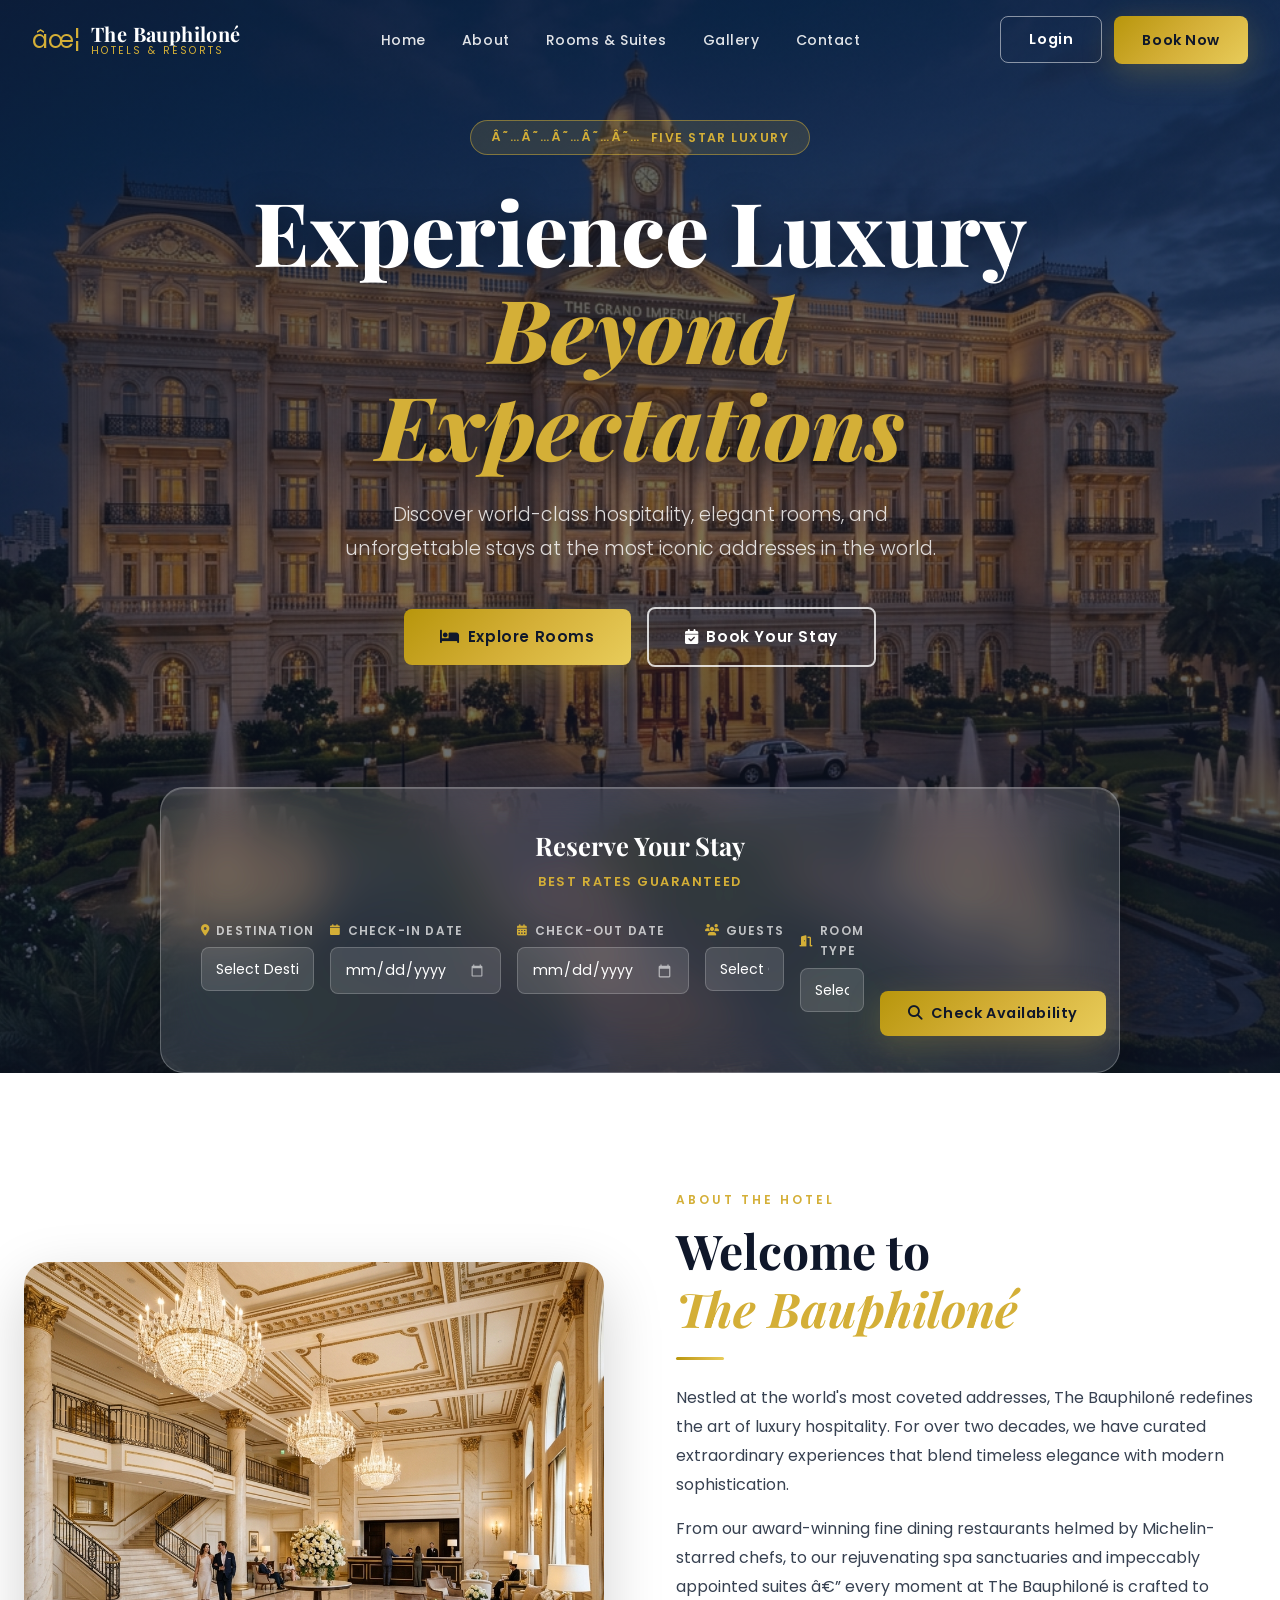
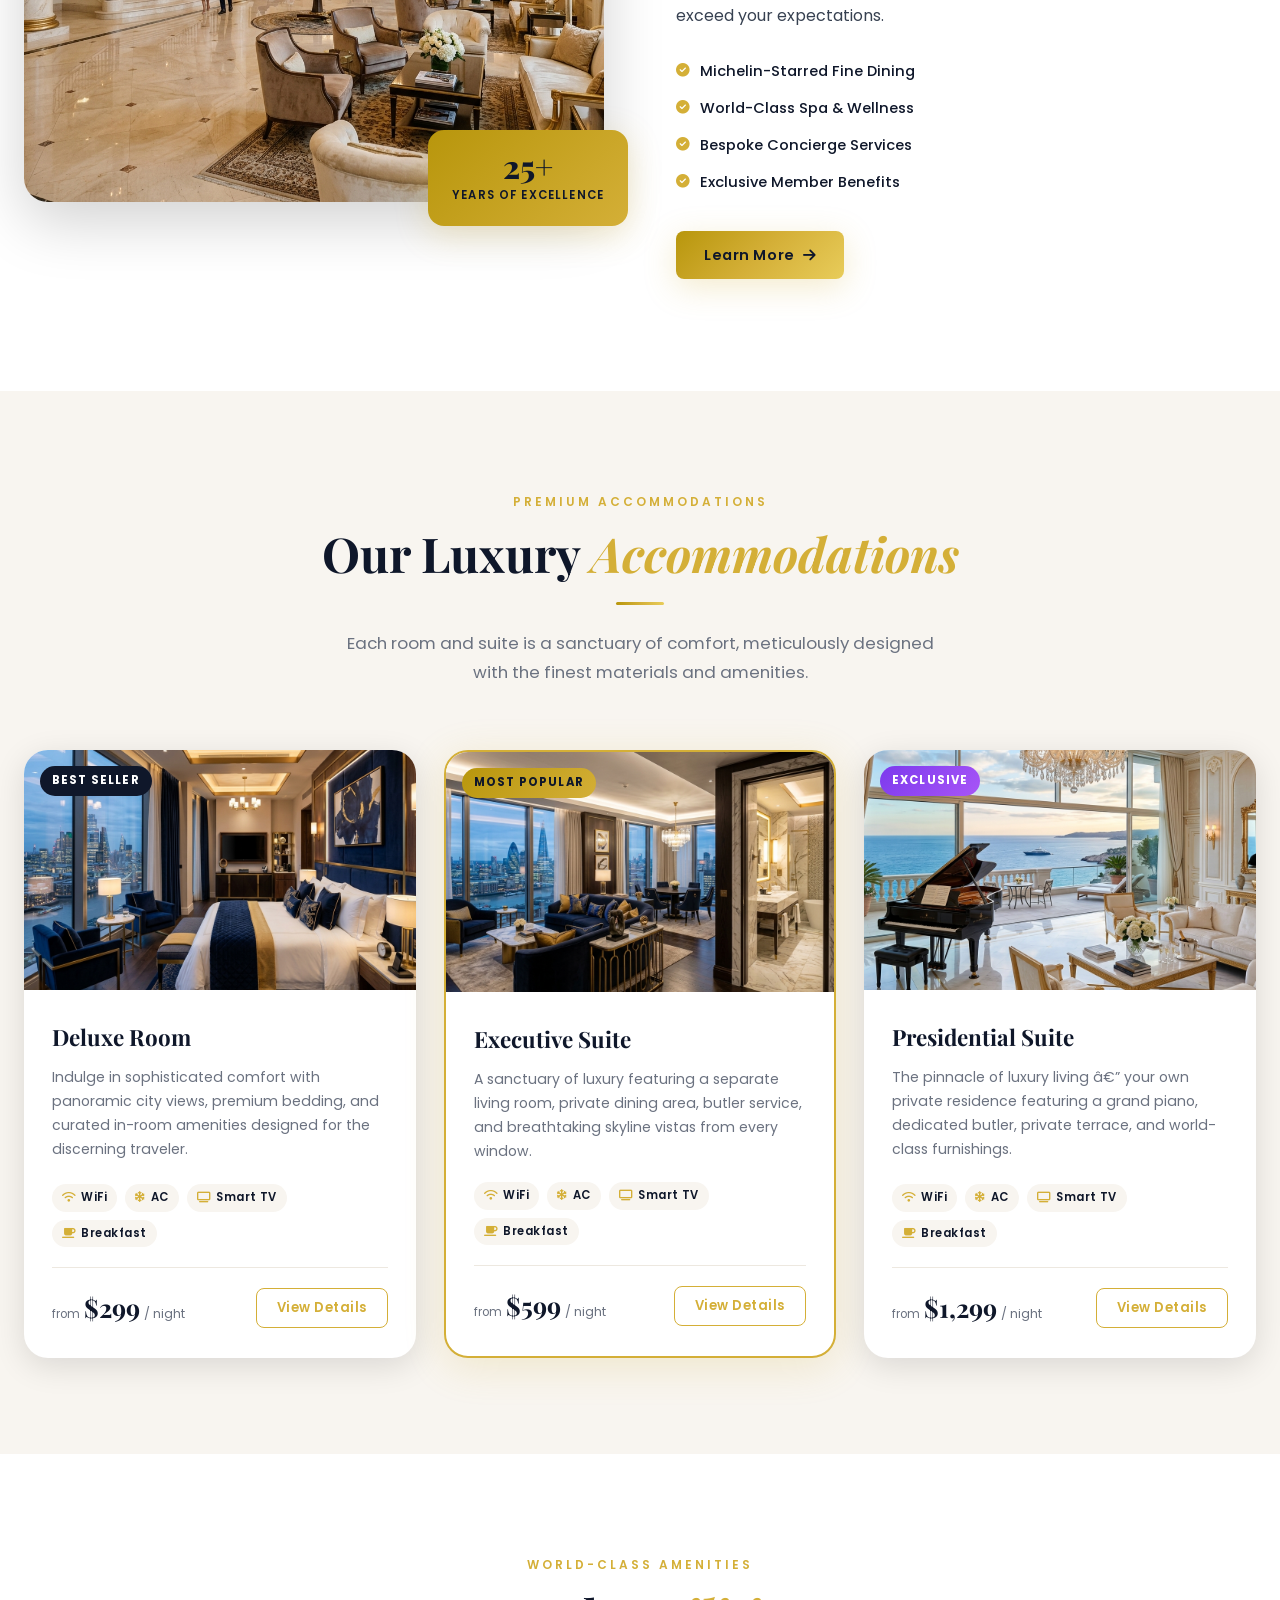
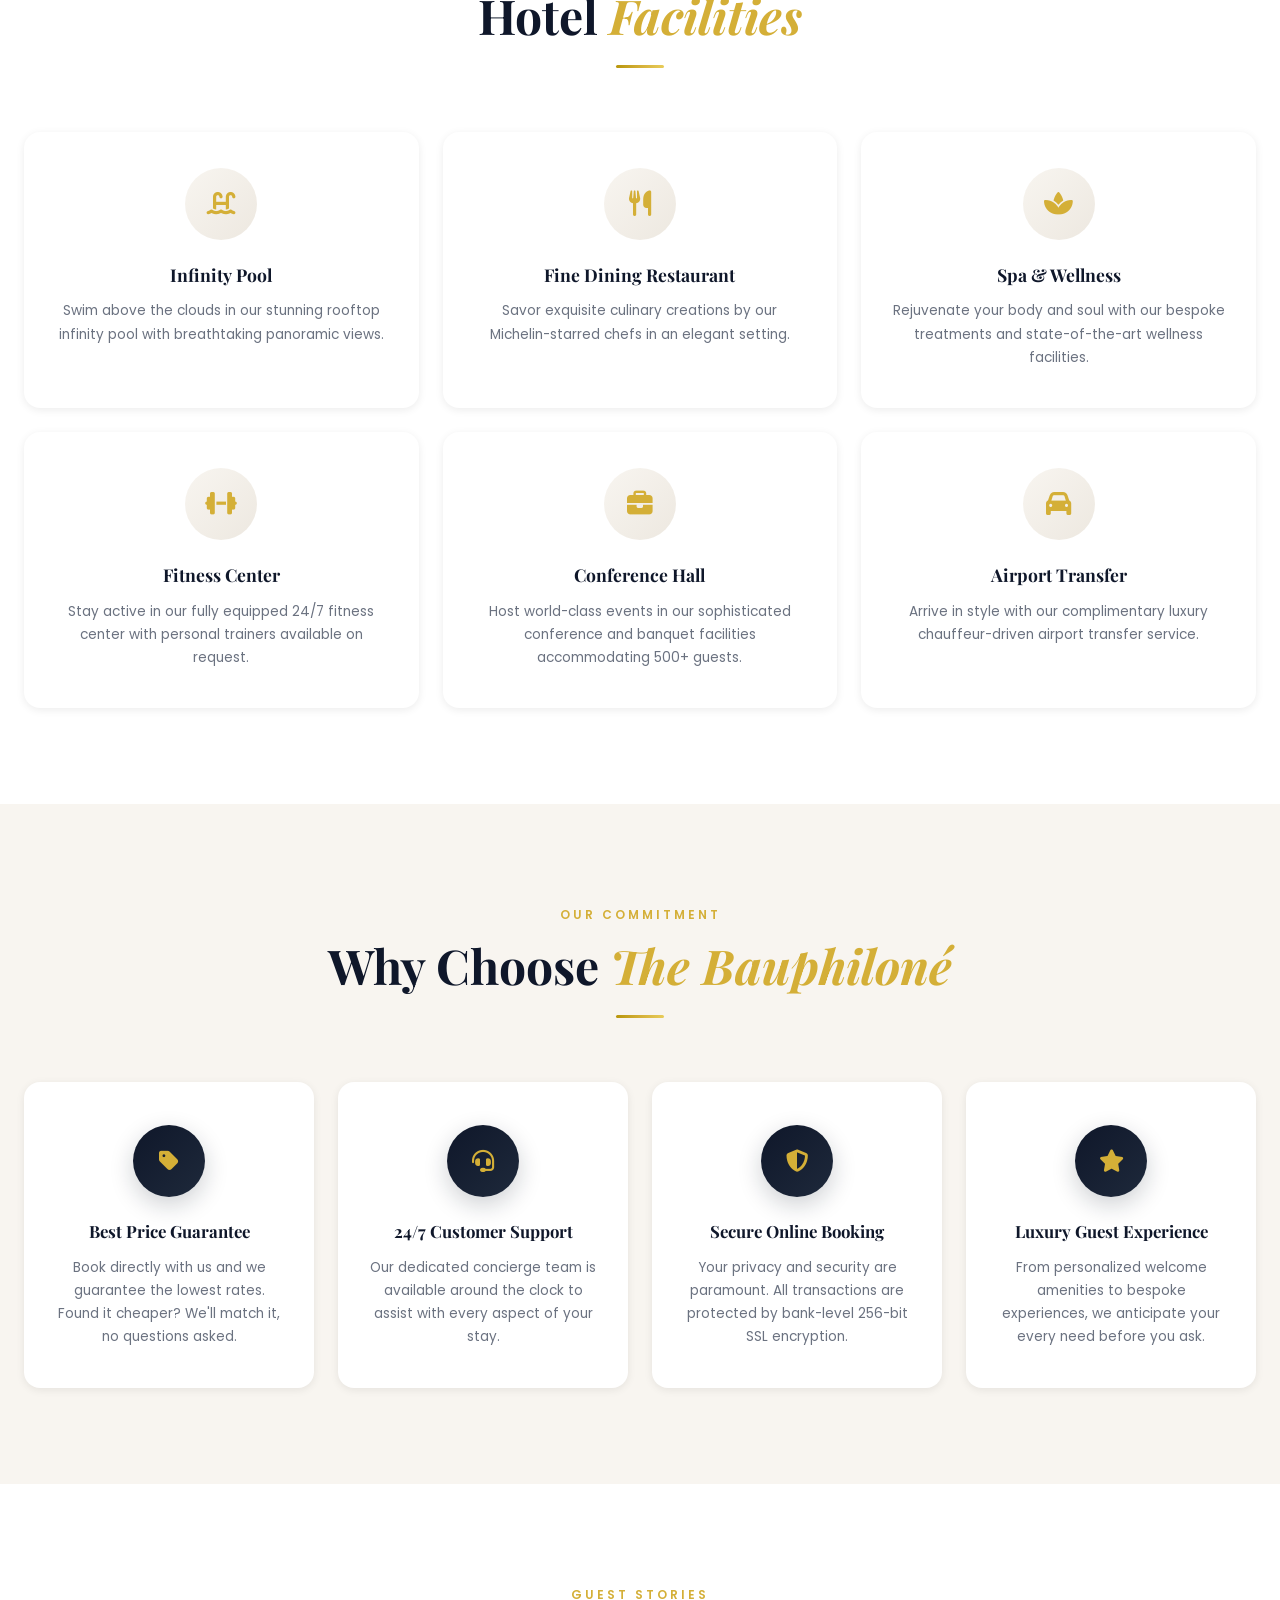
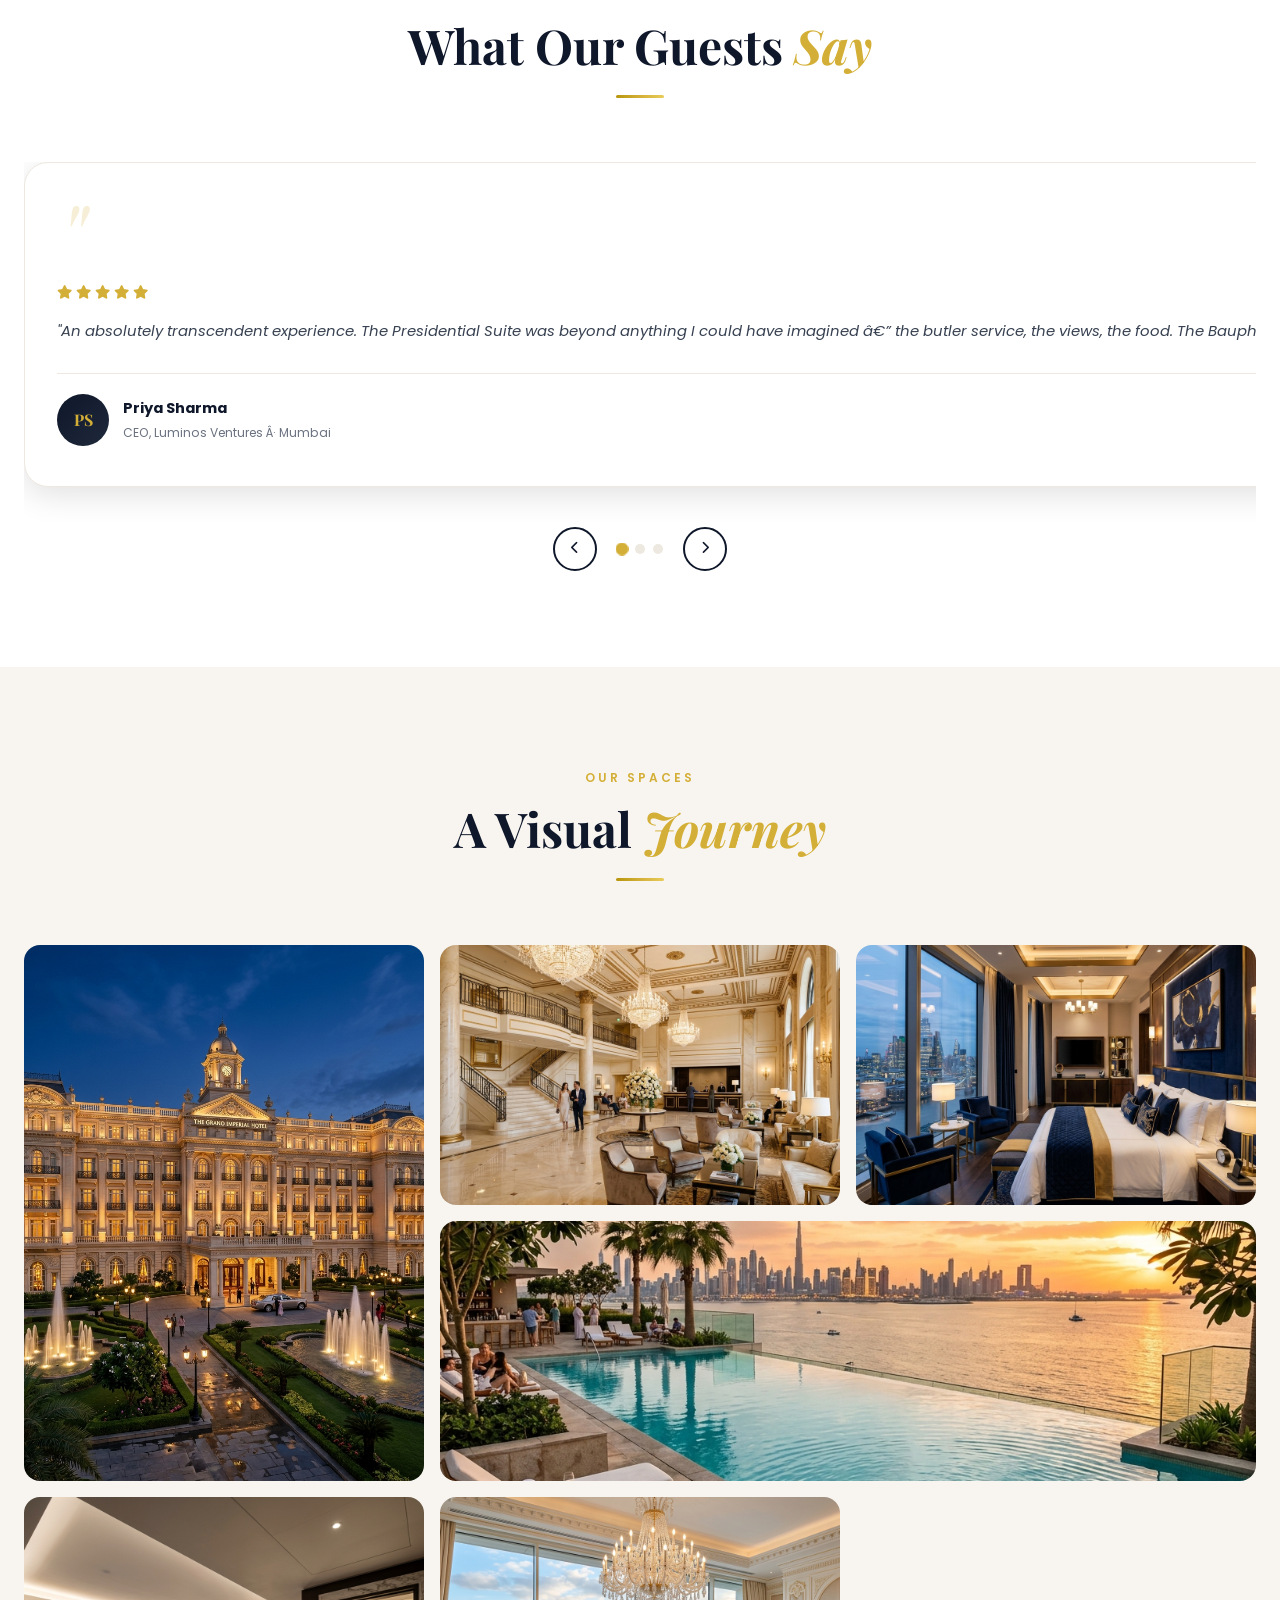
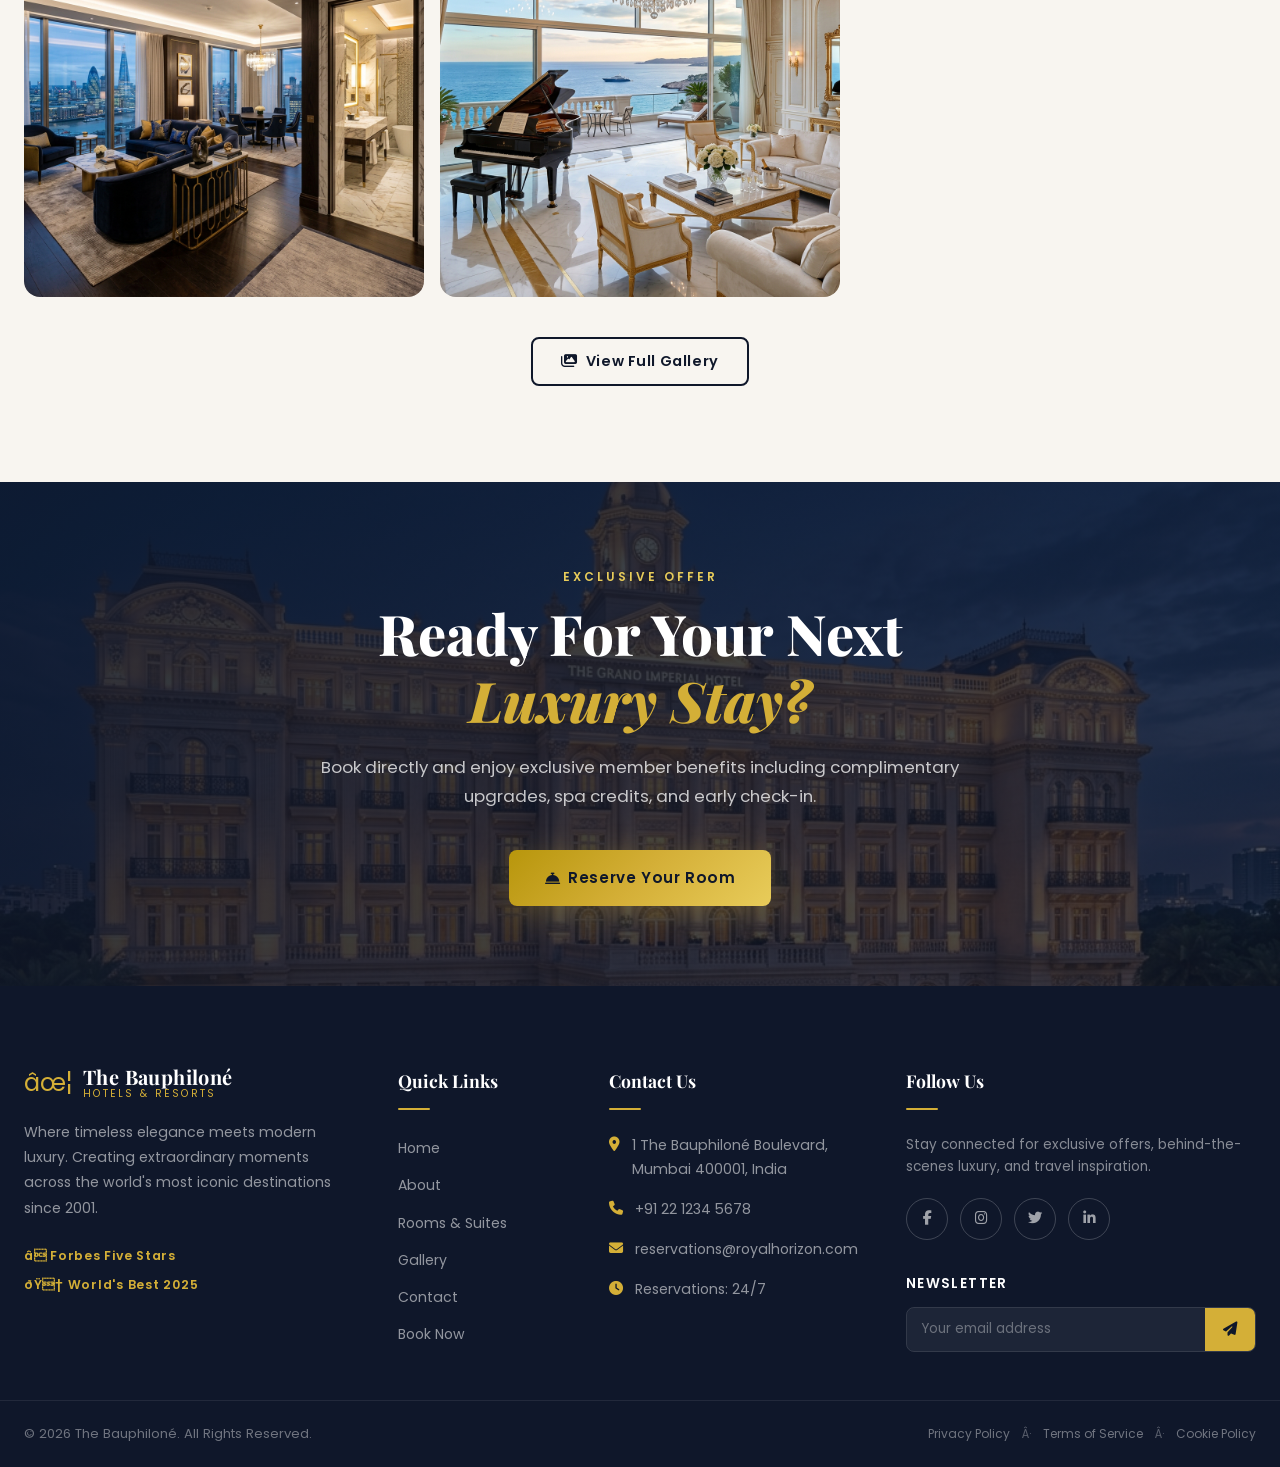
==== index.html @ 3d0146e0 "Add initial site pages, styles, scripts, assets Add full set of website assets for The Bauphiloné: n" ====
﻿<!DOCTYPE html>
<html lang="en">
<head>
  <meta charset="UTF-8" />
  <meta name="viewport" content="width=device-width, initial-scale=1.0" />
  <title>The Bauphiloné | Luxury Hotel Booking</title>
  <meta name="description" content="Book luxury hotel rooms, suites, and premium stays at The Bauphiloné." />
  <meta name="keywords" content="luxury hotel, hotel booking, suites, premium stay, The Bauphiloné" />
  <meta name="author" content="The Bauphiloné" />
  <meta property="og:title" content="The Bauphiloné | Luxury Hotel Booking" />
  <meta property="og:description" content="Book luxury hotel rooms, suites, and premium stays at The Bauphiloné." />
  <meta property="og:type" content="website" />

  <!-- Google Fonts -->
  <link rel="preconnect" href="https://fonts.googleapis.com" />
  <link rel="preconnect" href="https://fonts.gstatic.com" crossorigin />
  <link href="https://fonts.googleapis.com/css2?family=Playfair+Display:ital,wght@0,400;0,500;0,600;0,700;0,800;1,400;1,600&family=Poppins:wght@300;400;500;600;700&display=swap" rel="stylesheet" />

  <!-- Font Awesome -->
  <link rel="stylesheet" href="https://cdnjs.cloudflare.com/ajax/libs/font-awesome/6.5.0/css/all.min.css" />

  <link rel="stylesheet" href="css/style.css" />
</head>
<body>

  <!-- ========== NAVIGATION ========== -->
  <header id="navbar" class="navbar" role="banner">
    <div class="nav-container">
      <a href="#home" class="nav-logo" aria-label="The Bauphiloné Home">
        <span class="logo-icon">âœ¦</span>
        <span class="logo-text">
          <span class="logo-main">The Bauphiloné</span>
          <span class="logo-sub">Hotels &amp; Resorts</span>
        </span>
      </a>

      <nav class="nav-menu" id="navMenu" role="navigation" aria-label="Main navigation">
        <ul class="nav-list">
          <li><a href="index.html" class="nav-link active">Home</a></li>
          <li><a href="about.html" class="nav-link">About</a></li>
          <li><a href="rooms.html" class="nav-link">Rooms &amp; Suites</a></li>
          <li><a href="gallery.html" class="nav-link">Gallery</a></li>
          <li><a href="contact.html" class="nav-link">Contact</a></li>
        </ul>
      </nav>

      <div class="nav-actions">
        <button id="loginBtn" class="btn btn-ghost" aria-label="Login to your account">Login</button>
        <a href="#booking" class="btn btn-gold" id="bookNowBtn">Book Now</a>
        <button class="hamburger" id="hamburger" aria-label="Toggle navigation menu" aria-expanded="false">
          <span class="bar"></span>
          <span class="bar"></span>
          <span class="bar"></span>
        </button>
      </div>
    </div>
  </header>

  <main>

    <!-- ========== HERO SECTION ========== -->
    <section id="home" class="hero" aria-label="Hero Section">
      <div class="hero-bg">
        <img src="images/hotel_hero.png" alt="Luxurious The Bauphiloné exterior at twilight with grand architecture and golden lighting" class="hero-img" />
        <div class="hero-overlay"></div>
      </div>

      <div class="hero-content">
        <div class="hero-badge">
          <span class="badge-star">â˜…â˜…â˜…â˜…â˜…</span>
          <span>Five Star Luxury</span>
        </div>
        <h1 class="hero-title">Experience Luxury<br /><em>Beyond Expectations</em></h1>
        <p class="hero-subtitle">Discover world-class hospitality, elegant rooms, and unforgettable stays at the most iconic addresses in the world.</p>
        <div class="hero-buttons">
          <a href="#rooms" class="btn btn-gold btn-lg" id="exploreRoomsBtn">
            <i class="fas fa-bed" aria-hidden="true"></i>
            Explore Rooms
          </a>
          <a href="#booking" class="btn btn-outline-white btn-lg" id="bookStayBtn">
            <i class="fas fa-calendar-check" aria-hidden="true"></i>
            Book Your Stay
          </a>
        </div>
      </div>

      <!-- Floating Booking Card -->
      <div class="booking-card glassmorphism" id="booking" role="form" aria-label="Quick Booking Form">
        <div class="booking-card-header">
          <h2 class="booking-title">Reserve Your Stay</h2>
          <p class="booking-sub">Best rates guaranteed</p>
        </div>
        <form class="booking-form" id="bookingForm" novalidate>
          <div class="form-grid">
            <div class="form-group">
              <label for="destination" class="form-label">
                <i class="fas fa-map-marker-alt" aria-hidden="true"></i>
                Destination
              </label>
              <select id="destination" name="destination" class="form-input" aria-required="true">
                <option value="">Select Destination</option>
                <option value="mumbai">Mumbai, India</option>
                <option value="delhi">New Delhi, India</option>
                <option value="dubai">Dubai, UAE</option>
                <option value="paris">Paris, France</option>
                <option value="maldives">Maldives</option>
                <option value="singapore">Singapore</option>
              </select>
              <span class="form-error" id="destinationError" role="alert"></span>
            </div>

            <div class="form-group">
              <label for="checkin" class="form-label">
                <i class="fas fa-calendar" aria-hidden="true"></i>
                Check-In Date
              </label>
              <input type="date" id="checkin" name="checkin" class="form-input" aria-required="true" />
              <span class="form-error" id="checkinError" role="alert"></span>
            </div>

            <div class="form-group">
              <label for="checkout" class="form-label">
                <i class="fas fa-calendar-alt" aria-hidden="true"></i>
                Check-Out Date
              </label>
              <input type="date" id="checkout" name="checkout" class="form-input" aria-required="true" />
              <span class="form-error" id="checkoutError" role="alert"></span>
            </div>

            <div class="form-group">
              <label for="guests" class="form-label">
                <i class="fas fa-users" aria-hidden="true"></i>
                Guests
              </label>
              <select id="guests" name="guests" class="form-input" aria-required="true">
                <option value="">Select Guests</option>
                <option value="1">1 Guest</option>
                <option value="2">2 Guests</option>
                <option value="3">3 Guests</option>
                <option value="4">4 Guests</option>
                <option value="5">5+ Guests</option>
              </select>
              <span class="form-error" id="guestsError" role="alert"></span>
            </div>

            <div class="form-group">
              <label for="roomType" class="form-label">
                <i class="fas fa-door-open" aria-hidden="true"></i>
                Room Type
              </label>
              <select id="roomType" name="roomType" class="form-input" aria-required="true">
                <option value="">Select Room Type</option>
                <option value="deluxe">Deluxe Room</option>
                <option value="executive">Executive Suite</option>
                <option value="presidential">Presidential Suite</option>
                <option value="penthouse">Penthouse</option>
              </select>
              <span class="form-error" id="roomTypeError" role="alert"></span>
            </div>

            <div class="form-group form-btn-group">
              <button type="submit" class="btn btn-gold btn-full" id="checkAvailabilityBtn">
                <i class="fas fa-search" aria-hidden="true"></i>
                Check Availability
              </button>
            </div>
          </div>
        </form>
        <div class="booking-success" id="bookingSuccess" role="status" aria-live="polite" style="display:none;">
          <i class="fas fa-check-circle"></i>
          <p>Your request has been received! We'll contact you shortly.</p>
        </div>
      </div>
    </section>

    <!-- ========== WELCOME SECTION ========== -->
    <section id="about" class="welcome-section section-pad" aria-labelledby="welcomeHeading">
      <div class="container">
        <div class="welcome-grid">
          <div class="welcome-image-col">
            <div class="welcome-img-wrapper">
              <img src="images/hotel_lobby.png" alt="Grand luxurious hotel lobby with crystal chandeliers, marble floors, and elegant gold accents at The Bauphiloné" class="welcome-img" loading="lazy" />
              <div class="img-badge">
                <span class="badge-num">25+</span>
                <span class="badge-label">Years of Excellence</span>
              </div>
            </div>
          </div>
          <div class="welcome-content-col">
            <div class="section-eyebrow">About The Hotel</div>
            <h2 id="welcomeHeading" class="section-title">Welcome to<br /><em>The Bauphiloné</em></h2>
            <div class="gold-divider"></div>
            <p class="welcome-text">
              Nestled at the world's most coveted addresses, The Bauphiloné redefines the art of luxury hospitality. For over two decades, we have curated extraordinary experiences that blend timeless elegance with modern sophistication.
            </p>
            <p class="welcome-text">
              From our award-winning fine dining restaurants helmed by Michelin-starred chefs, to our rejuvenating spa sanctuaries and impeccably appointed suites â€” every moment at The Bauphiloné is crafted to exceed your expectations.
            </p>
            <ul class="welcome-features" aria-label="Hotel highlights">
              <li><i class="fas fa-check-circle" aria-hidden="true"></i> Michelin-Starred Fine Dining</li>
              <li><i class="fas fa-check-circle" aria-hidden="true"></i> World-Class Spa &amp; Wellness</li>
              <li><i class="fas fa-check-circle" aria-hidden="true"></i> Bespoke Concierge Services</li>
              <li><i class="fas fa-check-circle" aria-hidden="true"></i> Exclusive Member Benefits</li>
            </ul>
            <a href="#rooms" class="btn btn-gold" id="learnMoreBtn">Learn More <i class="fas fa-arrow-right" aria-hidden="true"></i></a>
          </div>
        </div>
      </div>
    </section>

    <!-- ========== ROOMS SECTION ========== -->
    <section id="rooms" class="rooms-section section-pad bg-beige" aria-labelledby="roomsHeading">
      <div class="container">
        <div class="section-header">
          <div class="section-eyebrow">Premium Accommodations</div>
          <h2 id="roomsHeading" class="section-title">Our Luxury <em>Accommodations</em></h2>
          <div class="gold-divider center"></div>
          <p class="section-desc">Each room and suite is a sanctuary of comfort, meticulously designed with the finest materials and amenities.</p>
        </div>

        <div class="rooms-grid">
          <!-- Deluxe Room -->
          <article class="room-card" aria-labelledby="room1Title">
            <div class="room-img-wrapper">
              <img src="images/room_deluxe.png" alt="Elegant deluxe hotel room with king-size bed, floor-to-ceiling windows, and gold accents at The Bauphiloné" class="room-img" loading="lazy" />
              <div class="room-tag">Best Seller</div>
            </div>
            <div class="room-body">
              <h3 id="room1Title" class="room-name">Deluxe Room</h3>
              <p class="room-desc">Indulge in sophisticated comfort with panoramic city views, premium bedding, and curated in-room amenities designed for the discerning traveler.</p>
              <div class="room-amenities" aria-label="Room amenities">
                <span class="amenity-pill" title="Free WiFi"><i class="fas fa-wifi" aria-hidden="true"></i> WiFi</span>
                <span class="amenity-pill" title="Air Conditioning"><i class="fas fa-snowflake" aria-hidden="true"></i> AC</span>
                <span class="amenity-pill" title="Smart TV"><i class="fas fa-tv" aria-hidden="true"></i> Smart TV</span>
                <span class="amenity-pill" title="Breakfast Included"><i class="fas fa-coffee" aria-hidden="true"></i> Breakfast</span>
              </div>
              <div class="room-footer">
                <div class="room-price">
                  <span class="price-from">from</span>
                  <span class="price-amount">$299</span>
                  <span class="price-night">/ night</span>
                </div>
                <button class="btn btn-gold-sm" id="viewDeluxeBtn" aria-label="View details for Deluxe Room">View Details</button>
              </div>
            </div>
          </article>

          <!-- Executive Suite -->
          <article class="room-card room-card-featured" aria-labelledby="room2Title">
            <div class="room-img-wrapper">
              <img src="images/room_executive.png" alt="Spacious executive suite with panoramic views, elegant living area, and premium decor at The Bauphiloné" class="room-img" loading="lazy" />
              <div class="room-tag tag-gold">Most Popular</div>
            </div>
            <div class="room-body">
              <h3 id="room2Title" class="room-name">Executive Suite</h3>
              <p class="room-desc">A sanctuary of luxury featuring a separate living room, private dining area, butler service, and breathtaking skyline vistas from every window.</p>
              <div class="room-amenities" aria-label="Suite amenities">
                <span class="amenity-pill" title="Free WiFi"><i class="fas fa-wifi" aria-hidden="true"></i> WiFi</span>
                <span class="amenity-pill" title="Air Conditioning"><i class="fas fa-snowflake" aria-hidden="true"></i> AC</span>
                <span class="amenity-pill" title="Smart TV"><i class="fas fa-tv" aria-hidden="true"></i> Smart TV</span>
                <span class="amenity-pill" title="Breakfast Included"><i class="fas fa-coffee" aria-hidden="true"></i> Breakfast</span>
              </div>
              <div class="room-footer">
                <div class="room-price">
                  <span class="price-from">from</span>
                  <span class="price-amount">$599</span>
                  <span class="price-night">/ night</span>
                </div>
                <button class="btn btn-gold-sm" id="viewExecutiveBtn" aria-label="View details for Executive Suite">View Details</button>
              </div>
            </div>
          </article>

          <!-- Presidential Suite -->
          <article class="room-card" aria-labelledby="room3Title">
            <div class="room-img-wrapper">
              <img src="images/room_presidential.png" alt="Grand presidential suite with ocean views, crystal chandelier, private terrace, and marble floors at The Bauphiloné" class="room-img" loading="lazy" />
              <div class="room-tag tag-premium">Exclusive</div>
            </div>
            <div class="room-body">
              <h3 id="room3Title" class="room-name">Presidential Suite</h3>
              <p class="room-desc">The pinnacle of luxury living â€” your own private residence featuring a grand piano, dedicated butler, private terrace, and world-class furnishings.</p>
              <div class="room-amenities" aria-label="Presidential suite amenities">
                <span class="amenity-pill" title="Free WiFi"><i class="fas fa-wifi" aria-hidden="true"></i> WiFi</span>
                <span class="amenity-pill" title="Air Conditioning"><i class="fas fa-snowflake" aria-hidden="true"></i> AC</span>
                <span class="amenity-pill" title="Smart TV"><i class="fas fa-tv" aria-hidden="true"></i> Smart TV</span>
                <span class="amenity-pill" title="Breakfast Included"><i class="fas fa-coffee" aria-hidden="true"></i> Breakfast</span>
              </div>
              <div class="room-footer">
                <div class="room-price">
                  <span class="price-from">from</span>
                  <span class="price-amount">$1,299</span>
                  <span class="price-night">/ night</span>
                </div>
                <button class="btn btn-gold-sm" id="viewPresidentialBtn" aria-label="View details for Presidential Suite">View Details</button>
              </div>
            </div>
          </article>
        </div>
      </div>
    </section>

    <!-- ========== FACILITIES SECTION ========== -->
    <section id="facilities" class="facilities-section section-pad" aria-labelledby="facilitiesHeading">
      <div class="container">
        <div class="section-header">
          <div class="section-eyebrow">World-Class Amenities</div>
          <h2 id="facilitiesHeading" class="section-title">Hotel <em>Facilities</em></h2>
          <div class="gold-divider center"></div>
        </div>

        <div class="facilities-grid">
          <div class="facility-card" id="facilityPool">
            <div class="facility-icon-wrap">
              <i class="fas fa-swimming-pool" aria-hidden="true"></i>
            </div>
            <h3 class="facility-name">Infinity Pool</h3>
            <p class="facility-desc">Swim above the clouds in our stunning rooftop infinity pool with breathtaking panoramic views.</p>
          </div>
          <div class="facility-card" id="facilityDining">
            <div class="facility-icon-wrap">
              <i class="fas fa-utensils" aria-hidden="true"></i>
            </div>
            <h3 class="facility-name">Fine Dining Restaurant</h3>
            <p class="facility-desc">Savor exquisite culinary creations by our Michelin-starred chefs in an elegant setting.</p>
          </div>
          <div class="facility-card" id="facilitySpa">
            <div class="facility-icon-wrap">
              <i class="fas fa-spa" aria-hidden="true"></i>
            </div>
            <h3 class="facility-name">Spa &amp; Wellness</h3>
            <p class="facility-desc">Rejuvenate your body and soul with our bespoke treatments and state-of-the-art wellness facilities.</p>
          </div>
          <div class="facility-card" id="facilityGym">
            <div class="facility-icon-wrap">
              <i class="fas fa-dumbbell" aria-hidden="true"></i>
            </div>
            <h3 class="facility-name">Fitness Center</h3>
            <p class="facility-desc">Stay active in our fully equipped 24/7 fitness center with personal trainers available on request.</p>
          </div>
          <div class="facility-card" id="facilityConference">
            <div class="facility-icon-wrap">
              <i class="fas fa-briefcase" aria-hidden="true"></i>
            </div>
            <h3 class="facility-name">Conference Hall</h3>
            <p class="facility-desc">Host world-class events in our sophisticated conference and banquet facilities accommodating 500+ guests.</p>
          </div>
          <div class="facility-card" id="facilityTransfer">
            <div class="facility-icon-wrap">
              <i class="fas fa-car" aria-hidden="true"></i>
            </div>
            <h3 class="facility-name">Airport Transfer</h3>
            <p class="facility-desc">Arrive in style with our complimentary luxury chauffeur-driven airport transfer service.</p>
          </div>
        </div>
      </div>
    </section>

    <!-- ========== WHY CHOOSE US SECTION ========== -->
    <section id="why-us" class="why-section section-pad bg-beige" aria-labelledby="whyHeading">
      <div class="container">
        <div class="section-header">
          <div class="section-eyebrow">Our Commitment</div>
          <h2 id="whyHeading" class="section-title">Why Choose <em>The Bauphiloné</em></h2>
          <div class="gold-divider center"></div>
        </div>

        <div class="why-grid">
          <div class="why-card" id="whyPrice">
            <div class="why-icon-circle">
              <i class="fas fa-tag" aria-hidden="true"></i>
            </div>
            <h3 class="why-title">Best Price Guarantee</h3>
            <p class="why-desc">Book directly with us and we guarantee the lowest rates. Found it cheaper? We'll match it, no questions asked.</p>
          </div>
          <div class="why-card" id="whySupport">
            <div class="why-icon-circle">
              <i class="fas fa-headset" aria-hidden="true"></i>
            </div>
            <h3 class="why-title">24/7 Customer Support</h3>
            <p class="why-desc">Our dedicated concierge team is available around the clock to assist with every aspect of your stay.</p>
          </div>
          <div class="why-card" id="whySecurity">
            <div class="why-icon-circle">
              <i class="fas fa-shield-alt" aria-hidden="true"></i>
            </div>
            <h3 class="why-title">Secure Online Booking</h3>
            <p class="why-desc">Your privacy and security are paramount. All transactions are protected by bank-level 256-bit SSL encryption.</p>
          </div>
          <div class="why-card" id="whyExperience">
            <div class="why-icon-circle">
              <i class="fas fa-star" aria-hidden="true"></i>
            </div>
            <h3 class="why-title">Luxury Guest Experience</h3>
            <p class="why-desc">From personalized welcome amenities to bespoke experiences, we anticipate your every need before you ask.</p>
          </div>
        </div>
      </div>
    </section>

    <!-- ========== TESTIMONIALS SECTION ========== -->
    <section id="testimonials" class="testimonials-section section-pad" aria-labelledby="testimonialsHeading">
      <div class="container">
        <div class="section-header">
          <div class="section-eyebrow">Guest Stories</div>
          <h2 id="testimonialsHeading" class="section-title">What Our Guests <em>Say</em></h2>
          <div class="gold-divider center"></div>
        </div>

        <div class="testimonials-slider" role="region" aria-label="Guest testimonials">
          <div class="testimonials-track" id="testimonialsTrack">
            <!-- Testimonial 1 -->
            <article class="testimonial-card" aria-label="Testimonial by Priya Sharma">
              <div class="testimonial-quote-icon" aria-hidden="true">"</div>
              <div class="stars" role="img" aria-label="5 out of 5 stars">
                <i class="fas fa-star" aria-hidden="true"></i>
                <i class="fas fa-star" aria-hidden="true"></i>
                <i class="fas fa-star" aria-hidden="true"></i>
                <i class="fas fa-star" aria-hidden="true"></i>
                <i class="fas fa-star" aria-hidden="true"></i>
              </div>
              <p class="testimonial-text">"An absolutely transcendent experience. The Presidential Suite was beyond anything I could have imagined â€” the butler service, the views, the food. The Bauphiloné has redefined luxury for me forever."</p>
              <div class="testimonial-author">
                <div class="author-avatar" aria-hidden="true">PS</div>
                <div class="author-info">
                  <strong class="author-name">Priya Sharma</strong>
                  <span class="author-role">CEO, Luminos Ventures Â· Mumbai</span>
                </div>
              </div>
            </article>

            <!-- Testimonial 2 -->
            <article class="testimonial-card" aria-label="Testimonial by James Whitmore">
              <div class="testimonial-quote-icon" aria-hidden="true">"</div>
              <div class="stars" role="img" aria-label="5 out of 5 stars">
                <i class="fas fa-star" aria-hidden="true"></i>
                <i class="fas fa-star" aria-hidden="true"></i>
                <i class="fas fa-star" aria-hidden="true"></i>
                <i class="fas fa-star" aria-hidden="true"></i>
                <i class="fas fa-star" aria-hidden="true"></i>
              </div>
              <p class="testimonial-text">"We celebrated our anniversary at The Bauphiloné and every single detail was perfect. The staff remembered our preferences, arranged a surprise rooftop dinner, and made us feel like royalty. Simply magnificent."</p>
              <div class="testimonial-author">
                <div class="author-avatar" aria-hidden="true">JW</div>
                <div class="author-info">
                  <strong class="author-name">James Whitmore</strong>
                  <span class="author-role">Travel Journalist Â· London</span>
                </div>
              </div>
            </article>

            <!-- Testimonial 3 -->
            <article class="testimonial-card" aria-label="Testimonial by Aiko Tanaka">
              <div class="testimonial-quote-icon" aria-hidden="true">"</div>
              <div class="stars" role="img" aria-label="5 out of 5 stars">
                <i class="fas fa-star" aria-hidden="true"></i>
                <i class="fas fa-star" aria-hidden="true"></i>
                <i class="fas fa-star" aria-hidden="true"></i>
                <i class="fas fa-star" aria-hidden="true"></i>
                <i class="fas fa-star" aria-hidden="true"></i>
              </div>
              <p class="testimonial-text">"The spa treatments were absolutely divine, and the infinity pool views at sunset were a once-in-a-lifetime experience. I've stayed at luxury hotels worldwide â€” The Bauphiloné stands in a class entirely its own."</p>
              <div class="testimonial-author">
                <div class="author-avatar" aria-hidden="true">AT</div>
                <div class="author-info">
                  <strong class="author-name">Aiko Tanaka</strong>
                  <span class="author-role">Luxury Lifestyle Blogger Â· Tokyo</span>
                </div>
              </div>
            </article>
          </div>

          <div class="slider-controls" role="group" aria-label="Testimonial navigation">
            <button class="slider-btn" id="prevTestimonial" aria-label="Previous testimonial">
              <i class="fas fa-chevron-left" aria-hidden="true"></i>
            </button>
            <div class="slider-dots" id="sliderDots" role="tablist">
              <button class="dot active" data-index="0" role="tab" aria-selected="true" aria-label="Testimonial 1"></button>
              <button class="dot" data-index="1" role="tab" aria-selected="false" aria-label="Testimonial 2"></button>
              <button class="dot" data-index="2" role="tab" aria-selected="false" aria-label="Testimonial 3"></button>
            </div>
            <button class="slider-btn" id="nextTestimonial" aria-label="Next testimonial">
              <i class="fas fa-chevron-right" aria-hidden="true"></i>
            </button>
          </div>
        </div>
      </div>
    </section>

    <!-- ========== GALLERY SECTION ========== -->
    <section id="gallery" class="gallery-section section-pad bg-beige" aria-labelledby="galleryHeading">
      <div class="container">
        <div class="section-header">
          <div class="section-eyebrow">Our Spaces</div>
          <h2 id="galleryHeading" class="section-title">A Visual <em>Journey</em></h2>
          <div class="gold-divider center"></div>
        </div>

        <div class="gallery-masonry" role="list" aria-label="Hotel gallery images">
          <div class="gallery-item gallery-tall" role="listitem">
            <img src="images/hotel_hero.png" alt="Grand The Bauphiloné Hotel exterior showcasing magnificent colonial architecture lit in gold at twilight" loading="lazy" />
            <div class="gallery-overlay">
              <span class="gallery-label">Hotel Exterior</span>
            </div>
          </div>
          <div class="gallery-item" role="listitem">
            <img src="images/hotel_lobby.png" alt="Opulent hotel lobby featuring crystal chandeliers, marble floors and gold accents at The Bauphiloné" loading="lazy" />
            <div class="gallery-overlay">
              <span class="gallery-label">Grand Lobby</span>
            </div>
          </div>
          <div class="gallery-item" role="listitem">
            <img src="images/room_deluxe.png" alt="Luxurious deluxe room with panoramic city views and premium gold and navy decor" loading="lazy" />
            <div class="gallery-overlay">
              <span class="gallery-label">Deluxe Room</span>
            </div>
          </div>
          <div class="gallery-item gallery-wide" role="listitem">
            <img src="images/hotel_pool.png" alt="Stunning rooftop infinity pool at The Bauphiloné with panoramic sunset views over the city" loading="lazy" />
            <div class="gallery-overlay">
              <span class="gallery-label">Infinity Pool</span>
            </div>
          </div>
          <div class="gallery-item" role="listitem">
            <img src="images/room_executive.png" alt="Spacious executive suite with panoramic windows and elegant gold and navy furnishings" loading="lazy" />
            <div class="gallery-overlay">
              <span class="gallery-label">Executive Suite</span>
            </div>
          </div>
          <div class="gallery-item" role="listitem">
            <img src="images/room_presidential.png" alt="Grand presidential suite featuring ocean views, chandelier, and private terrace" loading="lazy" />
            <div class="gallery-overlay">
              <span class="gallery-label">Presidential Suite</span>
            </div>
          </div>
        </div>

        <div class="gallery-btn-wrap">
          <button class="btn btn-outline-navy" id="viewGalleryBtn">
            <i class="fas fa-images" aria-hidden="true"></i>
            View Full Gallery
          </button>
        </div>
      </div>
    </section>

    <!-- ========== CTA SECTION ========== -->
    <section class="cta-section" aria-labelledby="ctaHeading">
      <div class="cta-bg">
        <img src="images/hotel_hero.png" alt="The Bauphiloné grand exterior for booking call to action" loading="lazy" />
        <div class="cta-overlay"></div>
      </div>
      <div class="cta-content">
        <div class="section-eyebrow light">Exclusive Offer</div>
        <h2 id="ctaHeading" class="cta-title">Ready For Your Next<br /><em>Luxury Stay?</em></h2>
        <p class="cta-subtitle">Book directly and enjoy exclusive member benefits including complimentary upgrades, spa credits, and early check-in.</p>
        <a href="#booking" class="btn btn-gold btn-lg" id="reserveRoomBtn">
          <i class="fas fa-concierge-bell" aria-hidden="true"></i>
          Reserve Your Room
        </a>
      </div>
    </section>

  </main>

  <!-- ========== FOOTER ========== -->
  <footer id="contact" class="footer" role="contentinfo">
    <div class="footer-main">
      <div class="container">
        <div class="footer-grid">
          <!-- Column 1: Brand -->
          <div class="footer-col footer-brand">
            <div class="footer-logo">
              <span class="logo-icon">âœ¦</span>
              <span class="logo-text">
                <span class="logo-main">The Bauphiloné</span>
                <span class="logo-sub">Hotels &amp; Resorts</span>
              </span>
            </div>
            <p class="footer-desc">Where timeless elegance meets modern luxury. Creating extraordinary moments across the world's most iconic destinations since 2001.</p>
            <div class="footer-awards">
              <span class="award-badge">â­ Forbes Five Stars</span>
              <span class="award-badge">ðŸ† World's Best 2025</span>
            </div>
          </div>

          <!-- Column 2: Quick Links -->
          <div class="footer-col">
            <h3 class="footer-heading">Quick Links</h3>
            <ul class="footer-links" role="list">
              <li><a href="index.html" class="footer-link">Home</a></li>
              <li><a href="about.html" class="footer-link">About</a></li>
              <li><a href="rooms.html" class="footer-link">Rooms &amp; Suites</a></li>
              <li><a href="gallery.html" class="footer-link">Gallery</a></li>
              <li><a href="contact.html" class="footer-link">Contact</a></li>
              <li><a href="index.html#booking" class="footer-link">Book Now</a></li>
            </ul>
          </div>

          <!-- Column 3: Contact -->
          <div class="footer-col">
            <h3 class="footer-heading">Contact Us</h3>
            <address class="footer-contact" style="font-style:normal;">
              <div class="contact-item">
                <i class="fas fa-map-marker-alt" aria-hidden="true"></i>
                <span>1 The Bauphiloné Boulevard,<br />Mumbai 400001, India</span>
              </div>
              <div class="contact-item">
                <i class="fas fa-phone" aria-hidden="true"></i>
                <a href="tel:+912212345678" class="footer-link">+91 22 1234 5678</a>
              </div>
              <div class="contact-item">
                <i class="fas fa-envelope" aria-hidden="true"></i>
                <a href="mailto:reservations@royalhorizon.com" class="footer-link">reservations@royalhorizon.com</a>
              </div>
              <div class="contact-item">
                <i class="fas fa-clock" aria-hidden="true"></i>
                <span>Reservations: 24/7</span>
              </div>
            </address>
          </div>

          <!-- Column 4: Social -->
          <div class="footer-col">
            <h3 class="footer-heading">Follow Us</h3>
            <p class="footer-social-desc">Stay connected for exclusive offers, behind-the-scenes luxury, and travel inspiration.</p>
            <div class="social-links" role="list" aria-label="Social media links">
              <a href="#" class="social-link" id="socialFacebook" aria-label="Follow us on Facebook" role="listitem">
                <i class="fab fa-facebook-f" aria-hidden="true"></i>
              </a>
              <a href="#" class="social-link" id="socialInstagram" aria-label="Follow us on Instagram" role="listitem">
                <i class="fab fa-instagram" aria-hidden="true"></i>
              </a>
              <a href="#" class="social-link" id="socialTwitter" aria-label="Follow us on Twitter" role="listitem">
                <i class="fab fa-twitter" aria-hidden="true"></i>
              </a>
              <a href="#" class="social-link" id="socialLinkedIn" aria-label="Follow us on LinkedIn" role="listitem">
                <i class="fab fa-linkedin-in" aria-hidden="true"></i>
              </a>
            </div>
            <div class="newsletter">
              <h4 class="newsletter-title">Newsletter</h4>
              <form class="newsletter-form" id="newsletterForm" novalidate>
                <div class="newsletter-input-wrap">
                  <input type="email" id="newsletterEmail" placeholder="Your email address" class="newsletter-input" aria-label="Email for newsletter" />
                  <button type="submit" class="newsletter-btn" id="newsletterBtn" aria-label="Subscribe to newsletter">
                    <i class="fas fa-paper-plane" aria-hidden="true"></i>
                  </button>
                </div>
              </form>
            </div>
          </div>
        </div>
      </div>
    </div>

    <div class="footer-bottom">
      <div class="container">
        <div class="footer-bottom-inner">
          <p class="copyright">&copy; 2026 The Bauphiloné. All Rights Reserved.</p>
          <div class="footer-legal">
            <a href="#" class="legal-link">Privacy Policy</a>
            <span aria-hidden="true">Â·</span>
            <a href="#" class="legal-link">Terms of Service</a>
            <span aria-hidden="true">Â·</span>
            <a href="#" class="legal-link">Cookie Policy</a>
          </div>
        </div>
      </div>
    </div>
  </footer>

  <!-- Scroll to Top Button -->
  <button class="scroll-top" id="scrollTopBtn" aria-label="Scroll to top of page">
    <i class="fas fa-chevron-up" aria-hidden="true"></i>
  </button>

  <!-- Login Modal -->
  <div class="modal-overlay" id="loginModal" role="dialog" aria-labelledby="loginModalTitle" aria-modal="true" style="display:none;">
    <div class="modal-box">
      <button class="modal-close" id="closeLoginModal" aria-label="Close login modal">
        <i class="fas fa-times" aria-hidden="true"></i>
      </button>
      <div class="modal-logo">
        <span class="logo-icon">âœ¦</span>
        <h2 id="loginModalTitle" class="modal-title">Welcome Back</h2>
      </div>
      <form class="modal-form" id="loginForm" novalidate>
        <div class="form-group">
          <label for="loginEmail" class="form-label">Email Address</label>
          <input type="email" id="loginEmail" class="form-input dark" placeholder="your@email.com" />
        </div>
        <div class="form-group">
          <label for="loginPassword" class="form-label">Password</label>
          <input type="password" id="loginPassword" class="form-input dark" placeholder="â€¢â€¢â€¢â€¢â€¢â€¢â€¢â€¢" />
        </div>
        <button type="submit" class="btn btn-gold btn-full">Sign In</button>
        <p class="modal-footer-text">Don't have an account? <a href="#">Create one</a></p>
      </form>
    </div>
  </div>

  <script src="js/main.js"></script>
</body>
</html>
---- css/style.css ----
/* ============================================
   THE BAUPHILONÉ — Main Stylesheet
   Author: The Bauphiloné
   Version: 1.0
   ============================================ */

/* ---- CSS Custom Properties (Design Tokens) ---- */
:root {
  --navy:        #0F172A;
  --navy-800:    #1E293B;
  --navy-700:    #263244;
  --gold:        #D4AF37;
  --gold-light:  #E8CC5A;
  --gold-dark:   #B8960C;
  --white:       #FFFFFF;
  --beige:       #F8F5F0;
  --beige-dark:  #EDE8E0;
  --text-muted:  #6B7280;
  --text-body:   #374151;
  --error:       #EF4444;
  --success:     #10B981;

  --ff-heading: 'Playfair Display', Georgia, serif;
  --ff-body:    'Poppins', system-ui, sans-serif;

  --nav-h:       80px;
  --transition:  all 0.35s cubic-bezier(0.4, 0, 0.2, 1);
  --shadow-sm:   0 2px 8px rgba(0,0,0,0.08);
  --shadow-md:   0 8px 32px rgba(0,0,0,0.12);
  --shadow-lg:   0 20px 60px rgba(0,0,0,0.18);
  --shadow-gold: 0 8px 32px rgba(212, 175, 55, 0.25);

  --radius-sm:   8px;
  --radius-md:   16px;
  --radius-lg:   24px;
  --radius-xl:   32px;
}

/* ---- Reset & Base ---- */
*, *::before, *::after { box-sizing: border-box; margin: 0; padding: 0; }

html {
  scroll-behavior: smooth;
  font-size: 16px;
  -webkit-text-size-adjust: 100%;
}

body {
  font-family: var(--ff-body);
  color: var(--text-body);
  background: var(--white);
  line-height: 1.7;
  overflow-x: hidden;
}

img { display: block; max-width: 100%; height: auto; }
a  { text-decoration: none; color: inherit; }
ul { list-style: none; }
button { cursor: pointer; border: none; background: none; font-family: inherit; }
input, select, textarea { font-family: inherit; outline: none; border: none; }

/* ---- Utility Classes ---- */
.container {
  width: 100%;
  max-width: 1280px;
  margin-inline: auto;
  padding-inline: 24px;
}

.section-pad { padding-block: 96px; }
.bg-beige    { background: var(--beige); }

.section-header {
  text-align: center;
  margin-bottom: 64px;
}

.section-eyebrow {
  display: inline-block;
  font-family: var(--ff-body);
  font-size: 0.75rem;
  font-weight: 600;
  letter-spacing: 0.25em;
  text-transform: uppercase;
  color: var(--gold);
  margin-bottom: 12px;
}
.section-eyebrow.light { color: var(--gold-light); }

.section-title {
  font-family: var(--ff-heading);
  font-size: clamp(2rem, 4vw, 3rem);
  font-weight: 700;
  color: var(--navy);
  line-height: 1.2;
  margin-bottom: 20px;
}
.section-title em { color: var(--gold); font-style: italic; }

.section-desc {
  max-width: 600px;
  margin-inline: auto;
  color: var(--text-muted);
  font-size: 1.05rem;
}

.gold-divider {
  width: 48px;
  height: 3px;
  background: linear-gradient(90deg, var(--gold-dark), var(--gold), var(--gold-light));
  border-radius: 2px;
  margin-bottom: 24px;
}
.gold-divider.center { margin-inline: auto; }

/* ---- Button System ---- */
.btn {
  display: inline-flex;
  align-items: center;
  gap: 8px;
  padding: 12px 28px;
  border-radius: var(--radius-sm);
  font-family: var(--ff-body);
  font-size: 0.9rem;
  font-weight: 600;
  letter-spacing: 0.04em;
  transition: var(--transition);
  white-space: nowrap;
  position: relative;
  overflow: hidden;
}
.btn::after {
  content: '';
  position: absolute;
  inset: 0;
  background: rgba(255,255,255,0);
  transition: var(--transition);
}
.btn:hover::after { background: rgba(255,255,255,0.08); }

.btn-gold {
  background: linear-gradient(135deg, var(--gold-dark) 0%, var(--gold) 50%, var(--gold-light) 100%);
  color: var(--navy);
  box-shadow: var(--shadow-gold);
}
.btn-gold:hover {
  transform: translateY(-2px);
  box-shadow: 0 12px 40px rgba(212, 175, 55, 0.4);
}

.btn-gold-sm {
  display: inline-flex;
  align-items: center;
  gap: 6px;
  padding: 9px 20px;
  border-radius: var(--radius-sm);
  font-size: 0.82rem;
  font-weight: 600;
  font-family: var(--ff-body);
  letter-spacing: 0.04em;
  background: transparent;
  border: 1.5px solid var(--gold);
  color: var(--gold);
  transition: var(--transition);
  cursor: pointer;
}
.btn-gold-sm:hover {
  background: var(--gold);
  color: var(--navy);
  transform: translateY(-2px);
  box-shadow: var(--shadow-gold);
}

.btn-ghost {
  background: transparent;
  color: var(--white);
  border: 1.5px solid rgba(255,255,255,0.5);
}
.navbar.scrolled .btn-ghost {
  color: var(--navy);
  border-color: var(--navy-700);
}
.btn-ghost:hover {
  border-color: var(--gold);
  color: var(--gold);
}

.btn-outline-white {
  background: transparent;
  border: 2px solid rgba(255,255,255,0.8);
  color: var(--white);
}
.btn-outline-white:hover {
  background: rgba(255,255,255,0.15);
  border-color: var(--white);
}

.btn-outline-navy {
  background: transparent;
  border: 2px solid var(--navy);
  color: var(--navy);
}
.btn-outline-navy:hover {
  background: var(--navy);
  color: var(--white);
}

.btn-lg {
  padding: 15px 36px;
  font-size: 0.95rem;
  border-radius: var(--radius-sm);
}

.btn-full { width: 100%; justify-content: center; }


/* ============================================
   NAVIGATION
   ============================================ */
.navbar {
  position: fixed;
  top: 0;
  left: 0;
  right: 0;
  z-index: 1000;
  height: var(--nav-h);
  padding-inline: 32px;
  display: flex;
  align-items: center;
  transition: var(--transition);
  background: transparent;
}

.navbar.scrolled {
  background: rgba(255, 255, 255, 0.97);
  backdrop-filter: blur(20px);
  box-shadow: var(--shadow-sm);
}

.nav-container {
  width: 100%;
  max-width: 1280px;
  margin-inline: auto;
  display: flex;
  align-items: center;
  justify-content: space-between;
  gap: 32px;
}

/* Logo */
.nav-logo {
  display: flex;
  align-items: center;
  gap: 10px;
  text-decoration: none;
  flex-shrink: 0;
}

.logo-icon {
  color: var(--gold);
  font-size: 1.5rem;
  line-height: 1;
  animation: glow 3s ease-in-out infinite alternate;
}

@keyframes glow {
  from { text-shadow: 0 0 4px rgba(212,175,55,0.4); }
  to   { text-shadow: 0 0 16px rgba(212,175,55,0.9), 0 0 32px rgba(212,175,55,0.4); }
}

.logo-text {
  display: flex;
  flex-direction: column;
  line-height: 1.1;
}
.logo-main {
  font-family: var(--ff-heading);
  font-size: 1.25rem;
  font-weight: 700;
  color: var(--white);
  transition: var(--transition);
  letter-spacing: 0.02em;
}
.logo-sub {
  font-family: var(--ff-body);
  font-size: 0.65rem;
  font-weight: 400;
  letter-spacing: 0.22em;
  text-transform: uppercase;
  color: var(--gold);
}
.navbar.scrolled .logo-main { color: var(--navy); }

/* Nav Menu */
.nav-list {
  display: flex;
  align-items: center;
  gap: 36px;
}

.nav-link {
  font-size: 0.875rem;
  font-weight: 500;
  color: rgba(255,255,255,0.88);
  letter-spacing: 0.04em;
  transition: var(--transition);
  position: relative;
  padding-bottom: 4px;
}
.nav-link::after {
  content: '';
  position: absolute;
  bottom: 0;
  left: 0;
  width: 0;
  height: 1.5px;
  background: var(--gold);
  transition: width 0.3s ease;
}
.nav-link:hover,
.nav-link.active {
  color: var(--gold);
}
.nav-link:hover::after,
.nav-link.active::after { width: 100%; }

.navbar.scrolled .nav-link { color: var(--navy-700); }
.navbar.scrolled .nav-link:hover { color: var(--gold); }

/* Nav Actions */
.nav-actions {
  display: flex;
  align-items: center;
  gap: 12px;
  flex-shrink: 0;
}

/* Hamburger */
.hamburger {
  display: none;
  flex-direction: column;
  gap: 5px;
  padding: 6px;
  cursor: pointer;
}
.bar {
  display: block;
  width: 26px;
  height: 2px;
  background: var(--white);
  border-radius: 2px;
  transition: var(--transition);
}
.navbar.scrolled .bar { background: var(--navy); }
.hamburger.active .bar:nth-child(1) { transform: translateY(7px) rotate(45deg); }
.hamburger.active .bar:nth-child(2) { opacity: 0; transform: scaleX(0); }
.hamburger.active .bar:nth-child(3) { transform: translateY(-7px) rotate(-45deg); }


/* ============================================
   HERO SECTION
   ============================================ */
.hero {
  position: relative;
  min-height: 100svh;
  display: flex;
  flex-direction: column;
  align-items: center;
  justify-content: center;
  overflow: hidden;
}

.hero-bg {
  position: absolute;
  inset: 0;
  z-index: 0;
}
.hero-img {
  width: 100%;
  height: 100%;
  object-fit: cover;
  object-position: center;
  transform: scale(1.05);
  animation: heroZoom 16s ease-in-out infinite alternate;
}
@keyframes heroZoom {
  from { transform: scale(1.05); }
  to   { transform: scale(1.12); }
}
.hero-overlay {
  position: absolute;
  inset: 0;
  background: linear-gradient(
    165deg,
    rgba(15, 23, 42, 0.75) 0%,
    rgba(15, 23, 42, 0.55) 50%,
    rgba(15, 23, 42, 0.80) 100%
  );
}

.hero-content {
  position: relative;
  z-index: 2;
  text-align: center;
  padding: 120px 24px 220px;
  max-width: 860px;
  animation: fadeUp 1.2s ease both;
}

@keyframes fadeUp {
  from { opacity: 0; transform: translateY(40px); }
  to   { opacity: 1; transform: translateY(0); }
}

.hero-badge {
  display: inline-flex;
  align-items: center;
  gap: 10px;
  background: rgba(212, 175, 55, 0.15);
  border: 1px solid rgba(212, 175, 55, 0.5);
  border-radius: 100px;
  padding: 6px 20px;
  font-size: 0.78rem;
  font-weight: 600;
  color: var(--gold);
  letter-spacing: 0.12em;
  text-transform: uppercase;
  margin-bottom: 28px;
  backdrop-filter: blur(8px);
}
.badge-star { font-size: 0.75rem; color: var(--gold); letter-spacing: 2px; }

.hero-title {
  font-family: var(--ff-heading);
  font-size: clamp(2.8rem, 7vw, 5.5rem);
  font-weight: 800;
  color: var(--white);
  line-height: 1.1;
  margin-bottom: 24px;
  text-shadow: 0 4px 32px rgba(0,0,0,0.5);
}
.hero-title em {
  font-style: italic;
  color: var(--gold);
}

.hero-subtitle {
  font-size: clamp(1rem, 2vw, 1.2rem);
  color: rgba(255,255,255,0.82);
  max-width: 600px;
  margin: 0 auto 40px;
  font-weight: 300;
  line-height: 1.8;
}

.hero-buttons {
  display: flex;
  align-items: center;
  justify-content: center;
  gap: 16px;
  flex-wrap: wrap;
}


/* ---- Booking Card ---- */
.booking-card {
  position: relative;
  z-index: 10;
  width: calc(100% - 48px);
  max-width: 960px;
  margin: -100px auto 0;
  border-radius: var(--radius-lg);
  padding: 36px 40px;
}

.glassmorphism {
  background: rgba(255, 255, 255, 0.12);
  backdrop-filter: blur(24px) saturate(1.4);
  -webkit-backdrop-filter: blur(24px) saturate(1.4);
  border: 1px solid rgba(255, 255, 255, 0.25);
  box-shadow: 0 32px 80px rgba(0,0,0,0.4), inset 0 1px 0 rgba(255,255,255,0.2);
}

.booking-card-header {
  text-align: center;
  margin-bottom: 28px;
}
.booking-title {
  font-family: var(--ff-heading);
  font-size: 1.6rem;
  font-weight: 700;
  color: var(--white);
  margin-bottom: 4px;
}
.booking-sub {
  font-size: 0.8rem;
  color: var(--gold);
  letter-spacing: 0.12em;
  text-transform: uppercase;
  font-weight: 600;
}

.form-grid {
  display: grid;
  grid-template-columns: repeat(3, 1fr) repeat(2, 1fr) auto;
  gap: 16px;
  align-items: start;
}

.form-group {
  display: flex;
  flex-direction: column;
  gap: 6px;
}
.form-btn-group {
  align-self: end;
  padding-bottom: 0;
}

.form-label {
  display: flex;
  align-items: center;
  gap: 6px;
  font-size: 0.75rem;
  font-weight: 600;
  letter-spacing: 0.1em;
  text-transform: uppercase;
  color: rgba(255,255,255,0.7);
}
.form-label i { color: var(--gold); font-size: 0.7rem; }

.form-input {
  width: 100%;
  padding: 11px 14px;
  border-radius: var(--radius-sm);
  background: rgba(255,255,255,0.12);
  border: 1.5px solid rgba(255,255,255,0.2);
  color: var(--white);
  font-size: 0.88rem;
  font-family: var(--ff-body);
  transition: var(--transition);
  appearance: none;
  -webkit-appearance: none;
}
.form-input option { background: var(--navy); color: var(--white); }
.form-input:focus {
  border-color: var(--gold);
  background: rgba(255,255,255,0.18);
  box-shadow: 0 0 0 3px rgba(212,175,55,0.2);
}
.form-input::placeholder { color: rgba(255,255,255,0.45); }
.form-input::-webkit-calendar-picker-indicator { filter: invert(1); opacity: 0.6; }
.form-input.error { border-color: var(--error); box-shadow: 0 0 0 3px rgba(239,68,68,0.2); }

.form-input.dark {
  background: var(--beige);
  color: var(--navy);
  border-color: var(--beige-dark);
}
.form-input.dark:focus { border-color: var(--gold); }
.form-input.dark::placeholder { color: var(--text-muted); }

.form-error {
  font-size: 0.72rem;
  color: #FCA5A5;
  font-weight: 500;
  min-height: 18px;
  display: block;
}

.booking-success {
  text-align: center;
  padding: 24px;
  color: var(--white);
}
.booking-success i {
  font-size: 3rem;
  color: var(--success);
  margin-bottom: 12px;
  display: block;
}
.booking-success p { font-size: 1.05rem; }


/* ============================================
   WELCOME SECTION
   ============================================ */
.welcome-section { background: var(--white); }

.welcome-grid {
  display: grid;
  grid-template-columns: 1fr 1fr;
  gap: 72px;
  align-items: center;
}

.welcome-img-wrapper {
  position: relative;
  border-radius: var(--radius-lg);
  overflow: visible;
}
.welcome-img {
  width: 100%;
  height: 540px;
  object-fit: cover;
  border-radius: var(--radius-lg);
  box-shadow: var(--shadow-lg);
  transition: transform 0.6s ease;
}
.welcome-img-wrapper:hover .welcome-img { transform: scale(1.02); }

.img-badge {
  position: absolute;
  bottom: -24px;
  right: -24px;
  background: linear-gradient(135deg, var(--gold-dark), var(--gold));
  color: var(--navy);
  border-radius: var(--radius-md);
  padding: 20px 24px;
  text-align: center;
  box-shadow: var(--shadow-gold);
  animation: float 4s ease-in-out infinite;
}
@keyframes float {
  0%, 100% { transform: translateY(0); }
  50%       { transform: translateY(-10px); }
}
.badge-num {
  display: block;
  font-family: var(--ff-heading);
  font-size: 2rem;
  font-weight: 800;
  line-height: 1;
}
.badge-label {
  display: block;
  font-size: 0.72rem;
  font-weight: 600;
  letter-spacing: 0.1em;
  text-transform: uppercase;
  margin-top: 4px;
}

.welcome-content-col { padding-block: 16px; }
.welcome-text {
  color: var(--text-body);
  font-size: 1rem;
  line-height: 1.8;
  margin-bottom: 16px;
}

.welcome-features {
  margin: 28px 0 36px;
  display: flex;
  flex-direction: column;
  gap: 12px;
}
.welcome-features li {
  display: flex;
  align-items: center;
  gap: 10px;
  font-size: 0.92rem;
  font-weight: 500;
  color: var(--navy);
}
.welcome-features li i { color: var(--gold); font-size: 0.85rem; flex-shrink: 0; }


/* ============================================
   ROOMS SECTION
   ============================================ */
.rooms-grid {
  display: grid;
  grid-template-columns: repeat(3, 1fr);
  gap: 28px;
}

.room-card {
  background: var(--white);
  border-radius: var(--radius-lg);
  overflow: hidden;
  box-shadow: var(--shadow-md);
  transition: transform 0.4s cubic-bezier(0.34, 1.56, 0.64, 1), box-shadow 0.4s ease;
  display: flex;
  flex-direction: column;
}
.room-card:hover {
  transform: translateY(-12px);
  box-shadow: var(--shadow-lg);
}
.room-card-featured {
  border: 2px solid var(--gold);
  box-shadow: 0 8px 40px rgba(212,175,55,0.2);
}

.room-img-wrapper {
  position: relative;
  overflow: hidden;
  height: 240px;
}
.room-img {
  width: 100%;
  height: 100%;
  object-fit: cover;
  transition: transform 0.7s ease;
}
.room-card:hover .room-img { transform: scale(1.08); }

.room-tag {
  position: absolute;
  top: 16px;
  left: 16px;
  background: var(--navy);
  color: var(--white);
  font-size: 0.72rem;
  font-weight: 700;
  letter-spacing: 0.1em;
  text-transform: uppercase;
  padding: 5px 12px;
  border-radius: 100px;
}
.tag-gold    { background: linear-gradient(135deg, var(--gold-dark), var(--gold)); color: var(--navy); }
.tag-premium { background: linear-gradient(135deg, #7C3AED, #A855F7); color: var(--white); }

.room-body {
  padding: 28px;
  display: flex;
  flex-direction: column;
  flex: 1;
}
.room-name {
  font-family: var(--ff-heading);
  font-size: 1.4rem;
  font-weight: 700;
  color: var(--navy);
  margin-bottom: 10px;
}
.room-desc {
  font-size: 0.88rem;
  color: var(--text-muted);
  line-height: 1.7;
  margin-bottom: 18px;
  flex: 1;
}
.room-amenities {
  display: flex;
  flex-wrap: wrap;
  gap: 8px;
  margin-bottom: 20px;
}
.amenity-pill {
  display: inline-flex;
  align-items: center;
  gap: 5px;
  padding: 4px 10px;
  background: var(--beige);
  border-radius: 100px;
  font-size: 0.72rem;
  font-weight: 600;
  color: var(--navy);
  letter-spacing: 0.04em;
}
.amenity-pill i { color: var(--gold); font-size: 0.68rem; }

.room-footer {
  display: flex;
  align-items: center;
  justify-content: space-between;
  border-top: 1px solid var(--beige-dark);
  padding-top: 18px;
  margin-top: auto;
}
.room-price {
  display: flex;
  align-items: baseline;
  gap: 4px;
}
.price-from   { font-size: 0.72rem; color: var(--text-muted); }
.price-amount {
  font-family: var(--ff-heading);
  font-size: 1.6rem;
  font-weight: 700;
  color: var(--navy);
}
.price-night  { font-size: 0.78rem; color: var(--text-muted); }


/* ============================================
   FACILITIES SECTION
   ============================================ */
.facilities-grid {
  display: grid;
  grid-template-columns: repeat(3, 1fr);
  gap: 24px;
}

.facility-card {
  background: var(--white);
  border-radius: var(--radius-md);
  padding: 36px 28px;
  text-align: center;
  box-shadow: var(--shadow-sm);
  transition: var(--transition);
  border-bottom: 3px solid transparent;
  position: relative;
  overflow: hidden;
}
.facility-card::before {
  content: '';
  position: absolute;
  inset: 0;
  background: linear-gradient(135deg, var(--navy) 0%, var(--navy-800) 100%);
  opacity: 0;
  transition: var(--transition);
  z-index: 0;
}
.facility-card:hover { transform: translateY(-8px); border-bottom-color: var(--gold); }
.facility-card:hover::before { opacity: 1; }
.facility-card:hover .facility-icon-wrap,
.facility-card:hover .facility-name,
.facility-card:hover .facility-desc { color: var(--white); position: relative; z-index: 1; }
.facility-card:hover .facility-icon-wrap { background: rgba(212,175,55,0.2); color: var(--gold); }

.facility-icon-wrap {
  width: 72px;
  height: 72px;
  margin: 0 auto 20px;
  border-radius: 50%;
  background: linear-gradient(135deg, var(--beige), var(--beige-dark));
  display: flex;
  align-items: center;
  justify-content: center;
  font-size: 1.6rem;
  color: var(--gold);
  transition: var(--transition);
  position: relative;
  z-index: 1;
}

.facility-name {
  font-family: var(--ff-heading);
  font-size: 1.1rem;
  font-weight: 700;
  color: var(--navy);
  margin-bottom: 10px;
  transition: var(--transition);
  position: relative;
  z-index: 1;
}
.facility-desc {
  font-size: 0.85rem;
  color: var(--text-muted);
  line-height: 1.7;
  transition: var(--transition);
  position: relative;
  z-index: 1;
}


/* ============================================
   WHY CHOOSE US SECTION
   ============================================ */
.why-grid {
  display: grid;
  grid-template-columns: repeat(4, 1fr);
  gap: 24px;
}

.why-card {
  background: var(--white);
  border-radius: var(--radius-md);
  padding: 40px 28px;
  text-align: center;
  box-shadow: var(--shadow-sm);
  transition: var(--transition);
  border-top: 3px solid transparent;
}
.why-card:hover { transform: translateY(-8px); border-top-color: var(--gold); box-shadow: var(--shadow-md); }

.why-icon-circle {
  width: 72px;
  height: 72px;
  margin: 0 auto 20px;
  border-radius: 50%;
  background: linear-gradient(135deg, var(--navy) 0%, var(--navy-800) 100%);
  display: flex;
  align-items: center;
  justify-content: center;
  font-size: 1.4rem;
  color: var(--gold);
  box-shadow: 0 8px 24px rgba(15,23,42,0.2);
  transition: var(--transition);
}
.why-card:hover .why-icon-circle { transform: rotateY(180deg); background: linear-gradient(135deg, var(--gold-dark), var(--gold)); color: var(--navy); }

.why-title {
  font-family: var(--ff-heading);
  font-size: 1.05rem;
  font-weight: 700;
  color: var(--navy);
  margin-bottom: 10px;
}
.why-desc {
  font-size: 0.85rem;
  color: var(--text-muted);
  line-height: 1.7;
}


/* ============================================
   TESTIMONIALS SECTION
   ============================================ */
.testimonials-slider {
  position: relative;
  overflow: hidden;
}

.testimonials-track {
  display: flex;
  gap: 24px;
  transition: transform 0.6s cubic-bezier(0.4, 0, 0.2, 1);
  will-change: transform;
}

.testimonial-card {
  min-width: calc(33.333% - 16px);
  background: var(--white);
  border-radius: var(--radius-lg);
  padding: 40px 32px;
  box-shadow: var(--shadow-md);
  border: 1px solid var(--beige-dark);
  position: relative;
  transition: var(--transition);
  flex-shrink: 0;
}
.testimonial-card:hover { transform: translateY(-6px); box-shadow: var(--shadow-lg); }

.testimonial-quote-icon {
  font-family: var(--ff-heading);
  font-size: 6rem;
  line-height: 0.7;
  color: var(--gold);
  opacity: 0.2;
  margin-bottom: 16px;
  font-style: italic;
}

.stars {
  display: flex;
  gap: 4px;
  margin-bottom: 18px;
}
.stars i { color: var(--gold); font-size: 0.85rem; }

.testimonial-text {
  font-size: 0.93rem;
  line-height: 1.8;
  color: var(--text-body);
  font-style: italic;
  margin-bottom: 28px;
}

.testimonial-author {
  display: flex;
  align-items: center;
  gap: 14px;
  border-top: 1px solid var(--beige-dark);
  padding-top: 20px;
}

.author-avatar {
  width: 52px;
  height: 52px;
  border-radius: 50%;
  background: linear-gradient(135deg, var(--navy), var(--navy-800));
  color: var(--gold);
  font-family: var(--ff-heading);
  font-size: 1rem;
  font-weight: 700;
  display: flex;
  align-items: center;
  justify-content: center;
  flex-shrink: 0;
}
.author-name {
  display: block;
  font-size: 0.92rem;
  font-weight: 700;
  color: var(--navy);
}
.author-role {
  display: block;
  font-size: 0.76rem;
  color: var(--text-muted);
  margin-top: 2px;
}

/* Slider Controls */
.slider-controls {
  display: flex;
  align-items: center;
  justify-content: center;
  gap: 20px;
  margin-top: 40px;
}
.slider-btn {
  width: 44px;
  height: 44px;
  border-radius: 50%;
  border: 2px solid var(--navy);
  color: var(--navy);
  font-size: 0.8rem;
  display: flex;
  align-items: center;
  justify-content: center;
  transition: var(--transition);
  cursor: pointer;
  background: transparent;
}
.slider-btn:hover { background: var(--navy); color: var(--gold); }

.slider-dots { display: flex; gap: 8px; }
.dot {
  width: 10px;
  height: 10px;
  border-radius: 50%;
  background: var(--beige-dark);
  border: none;
  cursor: pointer;
  transition: var(--transition);
}
.dot.active {
  background: var(--gold);
  transform: scale(1.3);
}


/* ============================================
   GALLERY SECTION
   ============================================ */
.gallery-masonry {
  display: grid;
  grid-template-columns: repeat(3, 1fr);
  grid-template-rows: repeat(2, 260px);
  gap: 16px;
  margin-bottom: 40px;
}

.gallery-item {
  position: relative;
  border-radius: var(--radius-md);
  overflow: hidden;
  cursor: pointer;
}
.gallery-item img {
  width: 100%;
  height: 100%;
  object-fit: cover;
  transition: transform 0.6s ease;
}
.gallery-item:hover img { transform: scale(1.08); }

.gallery-tall {
  grid-row: span 2;
}
.gallery-wide {
  grid-column: span 2;
}

.gallery-overlay {
  position: absolute;
  inset: 0;
  background: linear-gradient(to top, rgba(15,23,42,0.75) 0%, transparent 60%);
  opacity: 0;
  transition: var(--transition);
  display: flex;
  align-items: flex-end;
  padding: 20px;
}
.gallery-item:hover .gallery-overlay { opacity: 1; }
.gallery-label {
  font-family: var(--ff-heading);
  font-size: 1rem;
  font-weight: 600;
  color: var(--white);
  letter-spacing: 0.04em;
}

.gallery-btn-wrap {
  text-align: center;
  margin-top: 16px;
}


/* ============================================
   CTA SECTION
   ============================================ */
.cta-section {
  position: relative;
  min-height: 500px;
  display: flex;
  align-items: center;
  justify-content: center;
  overflow: hidden;
}
.cta-bg {
  position: absolute;
  inset: 0;
  z-index: 0;
}
.cta-bg img {
  width: 100%;
  height: 100%;
  object-fit: cover;
  object-position: center 30%;
}
.cta-overlay {
  position: absolute;
  inset: 0;
  background: linear-gradient(135deg, rgba(15,23,42,0.88) 0%, rgba(15,23,42,0.72) 100%);
}
.cta-content {
  position: relative;
  z-index: 2;
  text-align: center;
  padding: 80px 24px;
  max-width: 720px;
}
.cta-title {
  font-family: var(--ff-heading);
  font-size: clamp(2rem, 5vw, 3.5rem);
  font-weight: 800;
  color: var(--white);
  line-height: 1.2;
  margin-bottom: 20px;
}
.cta-title em { color: var(--gold); font-style: italic; }
.cta-subtitle {
  color: rgba(255,255,255,0.75);
  font-size: 1.05rem;
  line-height: 1.7;
  margin-bottom: 40px;
}


/* ============================================
   FOOTER
   ============================================ */
.footer { background: var(--navy); }

.footer-main { padding: 80px 0 48px; }

.footer-grid {
  display: grid;
  grid-template-columns: 2fr 1fr 1.5fr 1.5fr;
  gap: 48px;
}

.footer-logo {
  display: flex;
  align-items: center;
  gap: 10px;
  margin-bottom: 20px;
}
.footer-logo .logo-main { color: var(--white); }

.footer-desc {
  font-size: 0.88rem;
  color: rgba(255,255,255,0.55);
  line-height: 1.8;
  margin-bottom: 24px;
}

.footer-awards {
  display: flex;
  flex-direction: column;
  gap: 8px;
}
.award-badge {
  font-size: 0.78rem;
  font-weight: 600;
  color: var(--gold);
  letter-spacing: 0.06em;
}

.footer-heading {
  font-family: var(--ff-heading);
  font-size: 1.1rem;
  font-weight: 700;
  color: var(--white);
  margin-bottom: 24px;
  position: relative;
  padding-bottom: 14px;
}
.footer-heading::after {
  content: '';
  position: absolute;
  bottom: 0;
  left: 0;
  width: 32px;
  height: 2px;
  background: var(--gold);
  border-radius: 2px;
}

.footer-links {
  display: flex;
  flex-direction: column;
  gap: 10px;
}
.footer-link {
  font-size: 0.88rem;
  color: rgba(255,255,255,0.55);
  transition: var(--transition);
}
.footer-link:hover { color: var(--gold); padding-left: 6px; }

.footer-contact {
  display: flex;
  flex-direction: column;
  gap: 16px;
}
.contact-item {
  display: flex;
  align-items: flex-start;
  gap: 12px;
  font-size: 0.88rem;
  color: rgba(255,255,255,0.55);
}
.contact-item i {
  color: var(--gold);
  font-size: 0.88rem;
  margin-top: 3px;
  flex-shrink: 0;
}

.footer-social-desc {
  font-size: 0.85rem;
  color: rgba(255,255,255,0.5);
  line-height: 1.6;
  margin-bottom: 20px;
}

.social-links {
  display: flex;
  gap: 12px;
  margin-bottom: 32px;
}
.social-link {
  width: 42px;
  height: 42px;
  border-radius: 50%;
  border: 1.5px solid rgba(255,255,255,0.2);
  display: flex;
  align-items: center;
  justify-content: center;
  color: rgba(255,255,255,0.6);
  font-size: 0.9rem;
  transition: var(--transition);
}
.social-link:hover {
  border-color: var(--gold);
  color: var(--gold);
  background: rgba(212,175,55,0.1);
  transform: translateY(-3px);
}

/* Newsletter */
.newsletter-title {
  font-size: 0.85rem;
  font-weight: 600;
  color: var(--white);
  letter-spacing: 0.1em;
  text-transform: uppercase;
  margin-bottom: 12px;
}
.newsletter-input-wrap {
  display: flex;
  overflow: hidden;
  border-radius: var(--radius-sm);
  border: 1.5px solid rgba(255,255,255,0.15);
  transition: var(--transition);
}
.newsletter-input-wrap:focus-within { border-color: var(--gold); }
.newsletter-input {
  flex: 1;
  padding: 11px 14px;
  background: rgba(255,255,255,0.06);
  color: var(--white);
  font-size: 0.85rem;
  font-family: var(--ff-body);
  border: none;
  outline: none;
}
.newsletter-input::placeholder { color: rgba(255,255,255,0.35); }
.newsletter-btn {
  padding: 11px 18px;
  background: var(--gold);
  color: var(--navy);
  font-size: 0.9rem;
  border: none;
  cursor: pointer;
  transition: var(--transition);
}
.newsletter-btn:hover { background: var(--gold-light); }

/* Footer Bottom */
.footer-bottom {
  border-top: 1px solid rgba(255,255,255,0.08);
  padding: 22px 0;
}
.footer-bottom-inner {
  display: flex;
  align-items: center;
  justify-content: space-between;
  gap: 16px;
  flex-wrap: wrap;
}
.copyright {
  font-size: 0.82rem;
  color: rgba(255,255,255,0.4);
}
.footer-legal {
  display: flex;
  align-items: center;
  gap: 12px;
  font-size: 0.75rem;
  color: rgba(255,255,255,0.3);
}
.legal-link {
  color: rgba(255,255,255,0.4);
  transition: var(--transition);
}
.legal-link:hover { color: var(--gold); }


/* ============================================
   SCROLL TO TOP
   ============================================ */
.scroll-top {
  position: fixed;
  bottom: 32px;
  right: 32px;
  z-index: 999;
  width: 48px;
  height: 48px;
  border-radius: 50%;
  background: linear-gradient(135deg, var(--gold-dark), var(--gold));
  color: var(--navy);
  font-size: 0.9rem;
  display: flex;
  align-items: center;
  justify-content: center;
  box-shadow: var(--shadow-gold);
  cursor: pointer;
  opacity: 0;
  transform: translateY(20px);
  transition: var(--transition);
  border: none;
}
.scroll-top.visible {
  opacity: 1;
  transform: translateY(0);
}
.scroll-top:hover { transform: translateY(-4px) scale(1.05); }


/* ============================================
   LOGIN MODAL
   ============================================ */
.modal-overlay {
  position: fixed;
  inset: 0;
  z-index: 2000;
  background: rgba(15,23,42,0.75);
  backdrop-filter: blur(8px);
  display: flex;
  align-items: center;
  justify-content: center;
  padding: 24px;
  animation: fadeIn 0.3s ease;
}
@keyframes fadeIn { from { opacity: 0; } to { opacity: 1; } }

.modal-box {
  background: var(--white);
  border-radius: var(--radius-lg);
  padding: 48px 40px;
  width: 100%;
  max-width: 420px;
  position: relative;
  animation: scaleIn 0.4s cubic-bezier(0.34, 1.56, 0.64, 1);
}
@keyframes scaleIn { from { transform: scale(0.85); opacity: 0; } to { transform: scale(1); opacity: 1; } }

.modal-close {
  position: absolute;
  top: 20px;
  right: 20px;
  width: 36px;
  height: 36px;
  border-radius: 50%;
  background: var(--beige);
  display: flex;
  align-items: center;
  justify-content: center;
  color: var(--text-muted);
  font-size: 0.9rem;
  cursor: pointer;
  transition: var(--transition);
  border: none;
}
.modal-close:hover { background: var(--navy); color: var(--white); }

.modal-logo {
  text-align: center;
  margin-bottom: 32px;
}
.modal-logo .logo-icon { display: block; font-size: 2rem; margin-bottom: 8px; }
.modal-title {
  font-family: var(--ff-heading);
  font-size: 1.8rem;
  font-weight: 700;
  color: var(--navy);
}
.modal-form { display: flex; flex-direction: column; gap: 18px; }
.modal-footer-text {
  text-align: center;
  font-size: 0.85rem;
  color: var(--text-muted);
}
.modal-footer-text a { color: var(--gold); font-weight: 600; }


/* ============================================
   ANIMATIONS & SCROLL REVEAL
   ============================================ */
.reveal {
  opacity: 0;
  transform: translateY(30px);
  transition: opacity 0.7s ease, transform 0.7s ease;
}
.reveal.visible {
  opacity: 1;
  transform: translateY(0);
}
.reveal-delay-1 { transition-delay: 0.1s; }
.reveal-delay-2 { transition-delay: 0.2s; }
.reveal-delay-3 { transition-delay: 0.3s; }
.reveal-delay-4 { transition-delay: 0.4s; }
.reveal-delay-5 { transition-delay: 0.5s; }


/* ============================================
   RESPONSIVE — TABLET (max 1024px)
   ============================================ */
@media (max-width: 1024px) {
  .form-grid {
    grid-template-columns: repeat(2, 1fr);
  }
  .form-btn-group { grid-column: span 2; }

  .welcome-grid   { gap: 40px; }
  .rooms-grid     { grid-template-columns: repeat(2, 1fr); gap: 20px; }
  .facilities-grid { grid-template-columns: repeat(2, 1fr); }
  .why-grid       { grid-template-columns: repeat(2, 1fr); }
  .footer-grid    { grid-template-columns: repeat(2, 1fr); gap: 36px; }

  .testimonials-track { gap: 16px; }
  .testimonial-card   { min-width: calc(50% - 8px); }

  .gallery-masonry {
    grid-template-columns: repeat(2, 1fr);
    grid-template-rows: auto;
  }
  .gallery-tall  { grid-row: span 1; }
  .gallery-wide  { grid-column: span 2; }
}

/* ============================================
   RESPONSIVE — MOBILE (max 768px)
   ============================================ */
@media (max-width: 768px) {
  :root { --nav-h: 68px; }

  .navbar { padding-inline: 20px; }

  .nav-menu {
    position: fixed;
    top: var(--nav-h);
    left: 0;
    right: 0;
    background: rgba(15, 23, 42, 0.98);
    backdrop-filter: blur(16px);
    padding: 32px 24px 40px;
    transform: translateY(-120%);
    opacity: 0;
    transition: transform 0.4s ease, opacity 0.4s ease;
    z-index: 999;
    border-bottom: 1px solid rgba(212,175,55,0.3);
  }
  .nav-menu.open {
    transform: translateY(0);
    opacity: 1;
  }
  .nav-list {
    flex-direction: column;
    gap: 0;
    align-items: stretch;
  }
  .nav-list li { border-bottom: 1px solid rgba(255,255,255,0.06); }
  .nav-link {
    display: block;
    padding: 16px 0;
    font-size: 1rem;
    color: rgba(255,255,255,0.85);
  }

  .hamburger { display: flex; }
  .nav-actions .btn-ghost { display: none; }

  /* Hero */
  .hero-content { padding: 100px 20px 180px; }
  .hero-buttons { flex-direction: column; align-items: center; }

  /* Booking Card */
  .booking-card {
    width: calc(100% - 32px);
    padding: 28px 20px;
    margin: -80px auto 0;
  }
  .form-grid {
    grid-template-columns: 1fr;
  }
  .form-btn-group { grid-column: span 1; }

  /* Welcome */
  .welcome-grid { grid-template-columns: 1fr; gap: 32px; }
  .welcome-img  { height: 320px; }
  .img-badge    { bottom: -16px; right: -8px; }

  /* Rooms */
  .rooms-grid     { grid-template-columns: 1fr; }
  .facilities-grid { grid-template-columns: 1fr; }
  .why-grid       { grid-template-columns: 1fr; }

  /* Testimonials */
  .testimonial-card { min-width: 100%; }

  /* Gallery */
  .gallery-masonry {
    grid-template-columns: 1fr;
    grid-template-rows: auto;
  }
  .gallery-tall,
  .gallery-wide { grid-row: span 1; grid-column: span 1; }
  .gallery-item { height: 220px; }

  /* Footer */
  .footer-grid { grid-template-columns: 1fr; gap: 32px; }

  /* Section padding */
  .section-pad { padding-block: 64px; }

  /* Scroll top */
  .scroll-top { bottom: 20px; right: 20px; }
}

/* ============================================
   RESPONSIVE — SMALL MOBILE (max 480px)
   ============================================ */
@media (max-width: 480px) {
  .hero-title { font-size: 2.2rem; }
  .booking-card { margin-top: -60px; padding: 24px 16px; }
  .section-title { font-size: 1.8rem; }
  .modal-box { padding: 36px 24px; }
}
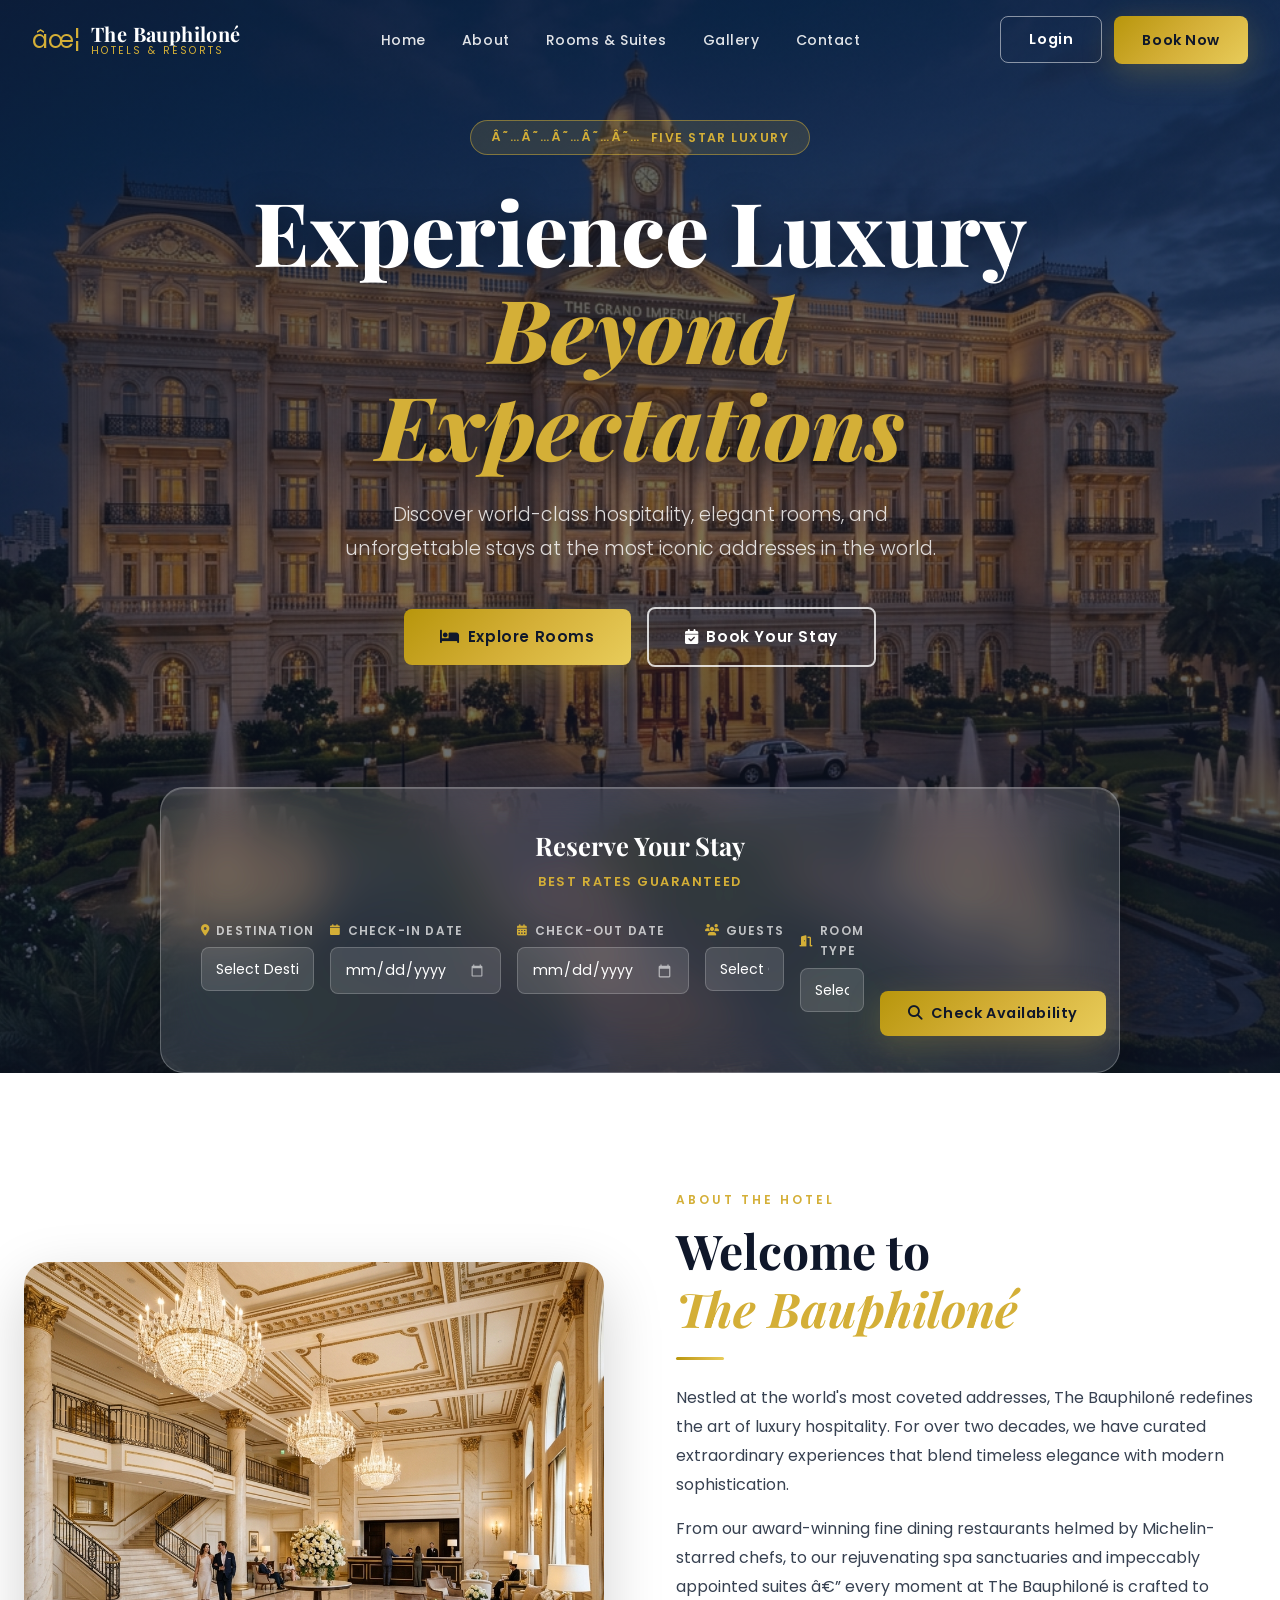
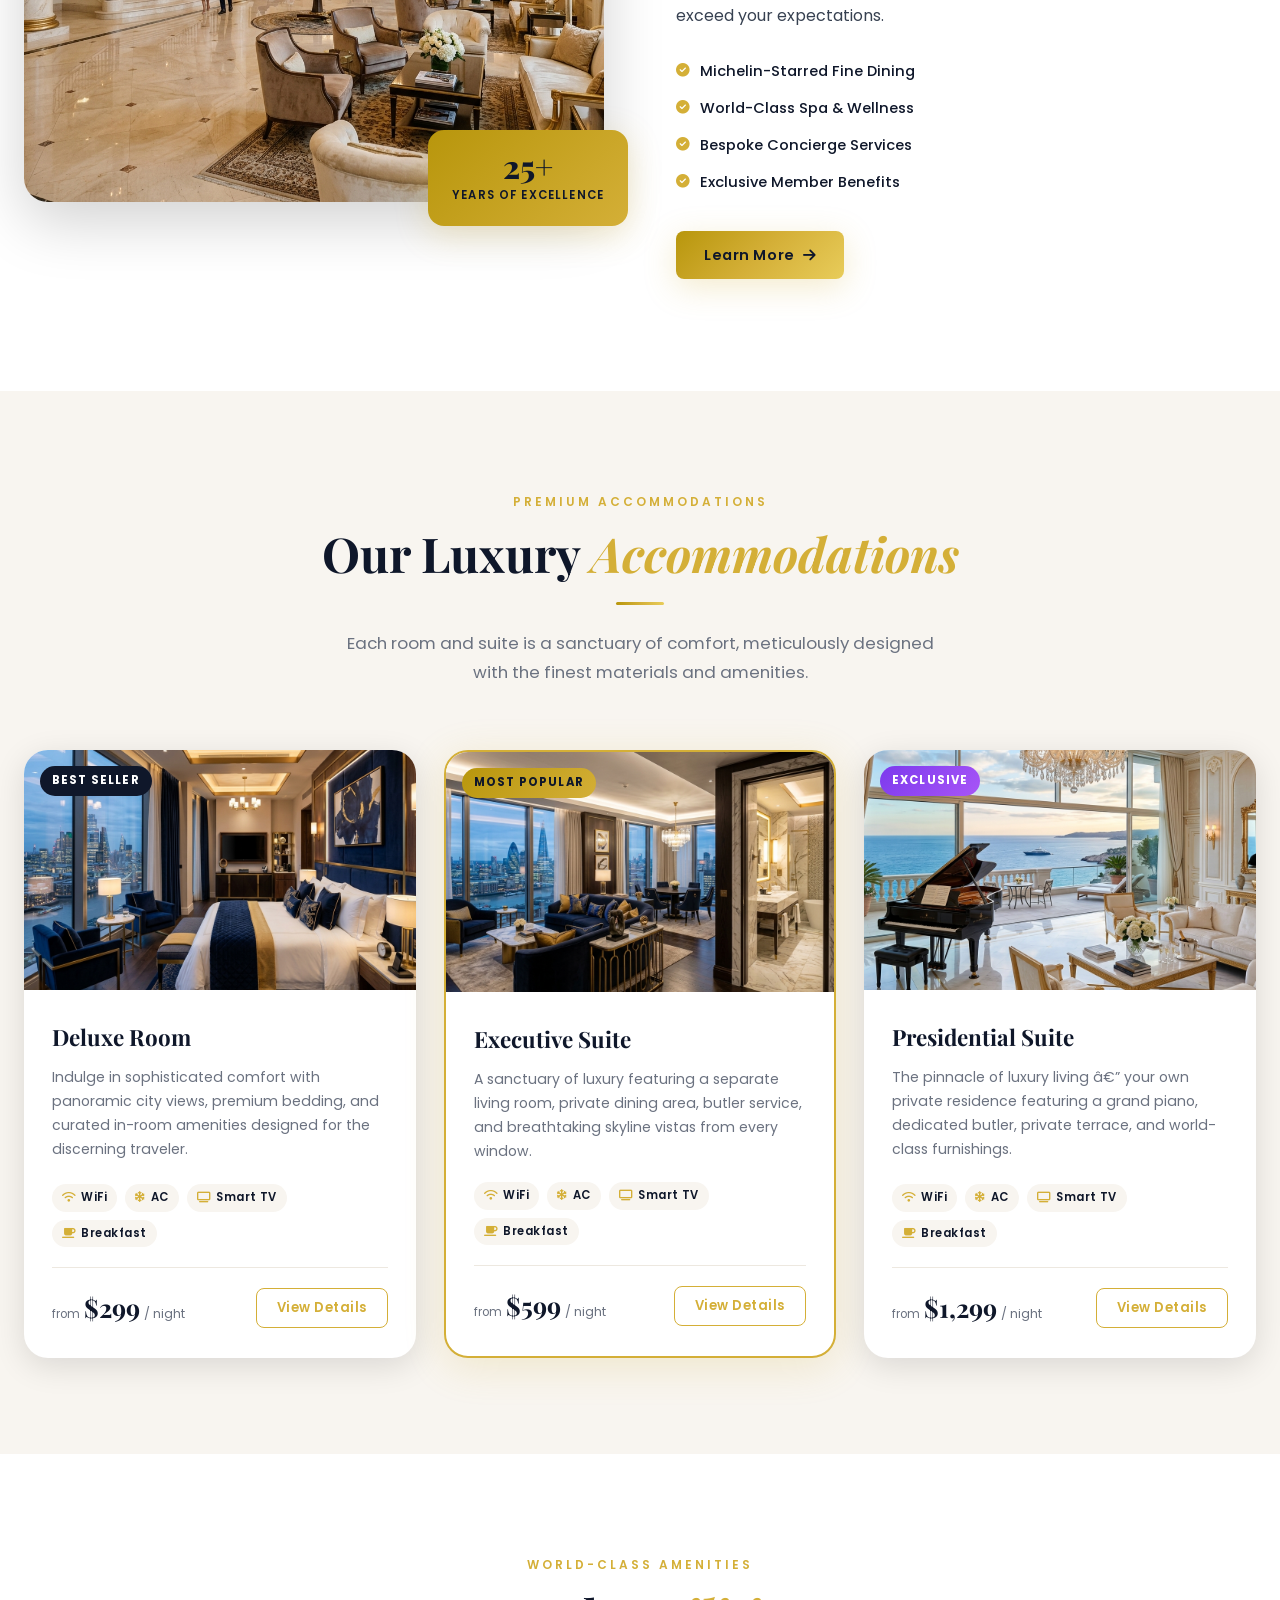
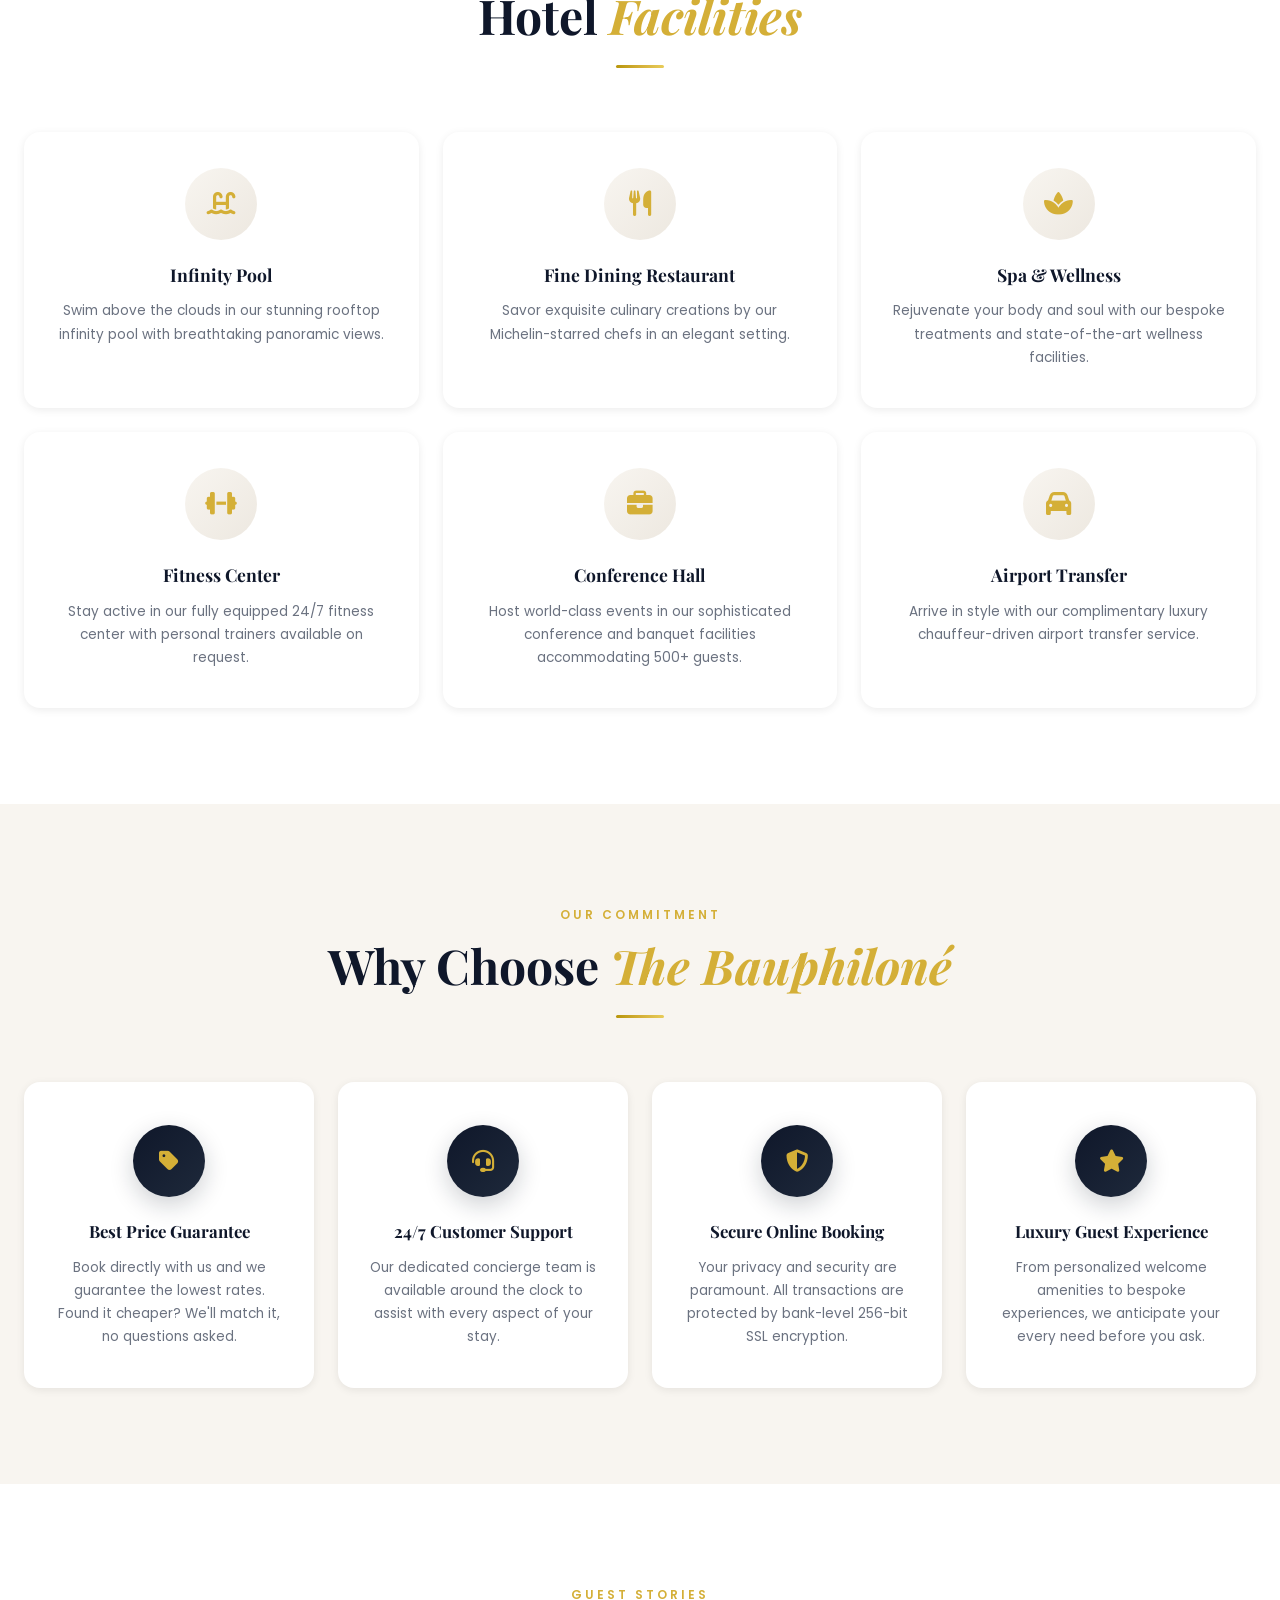
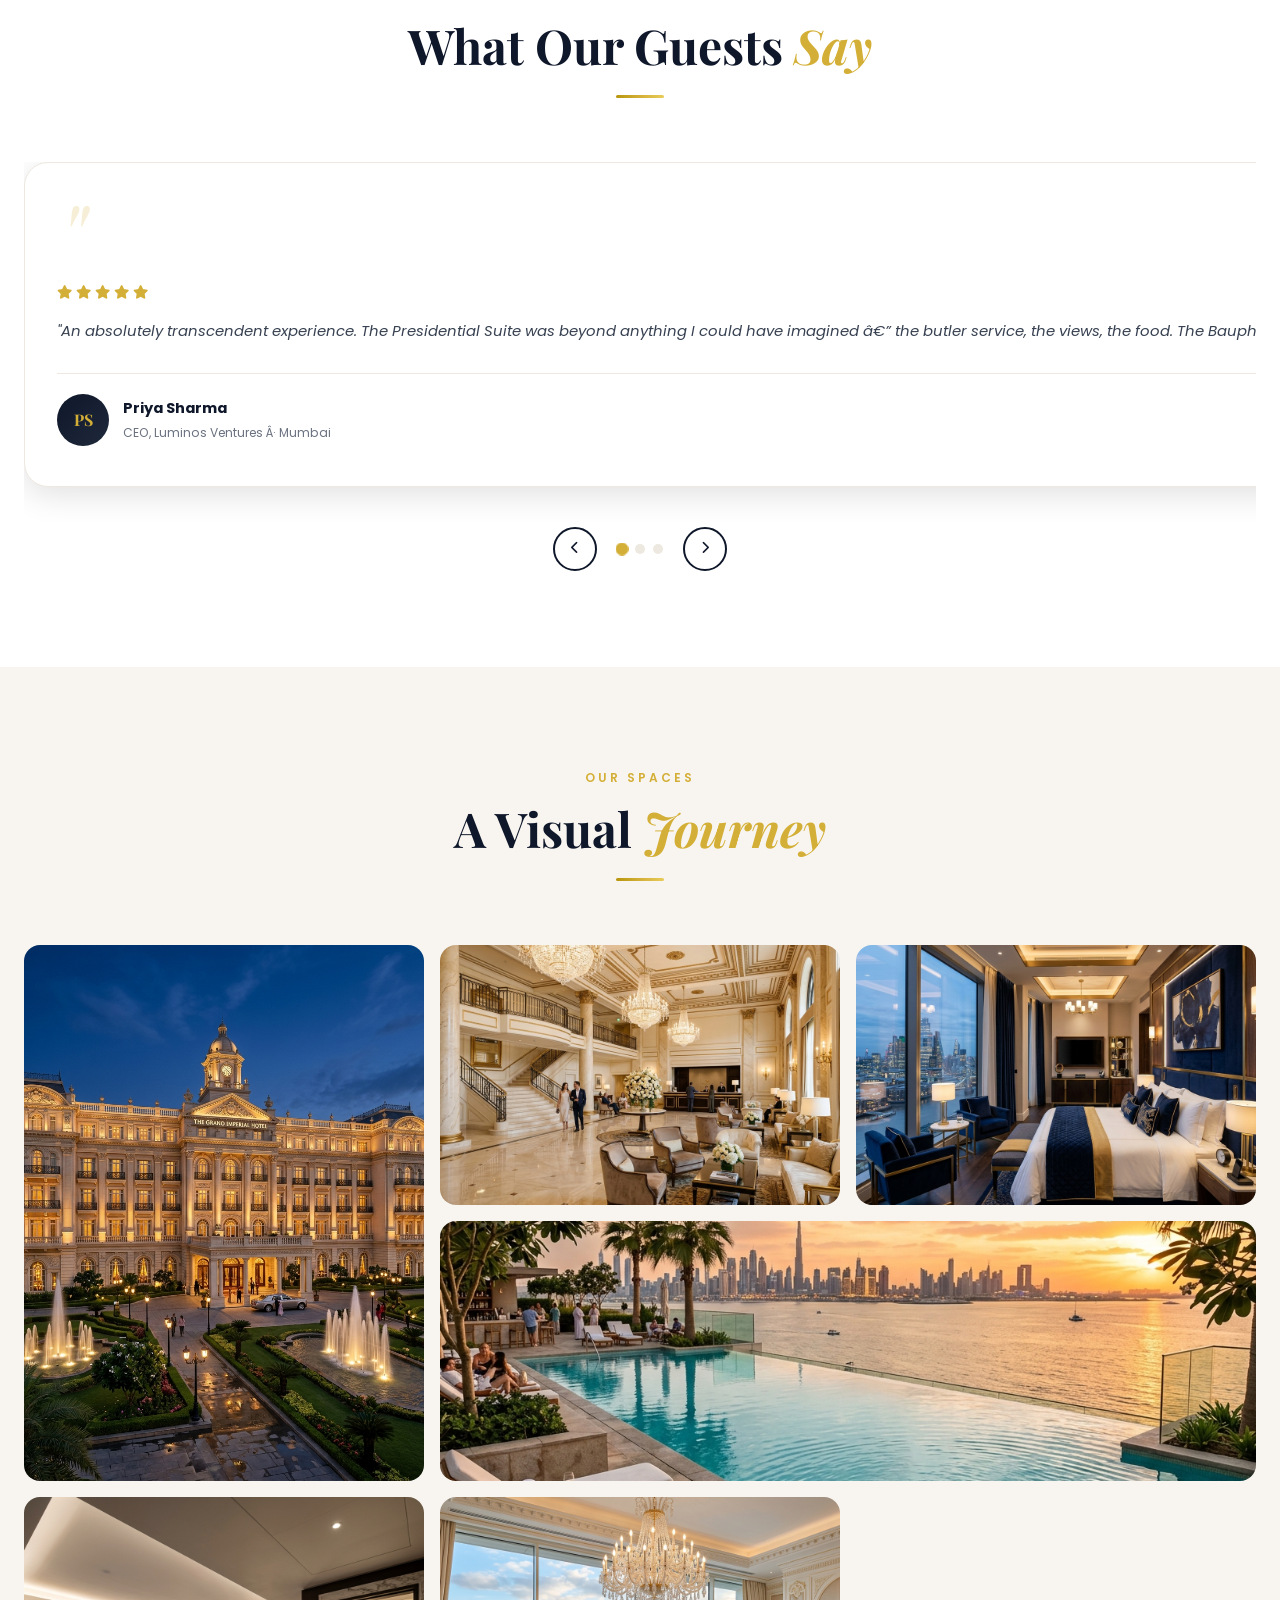
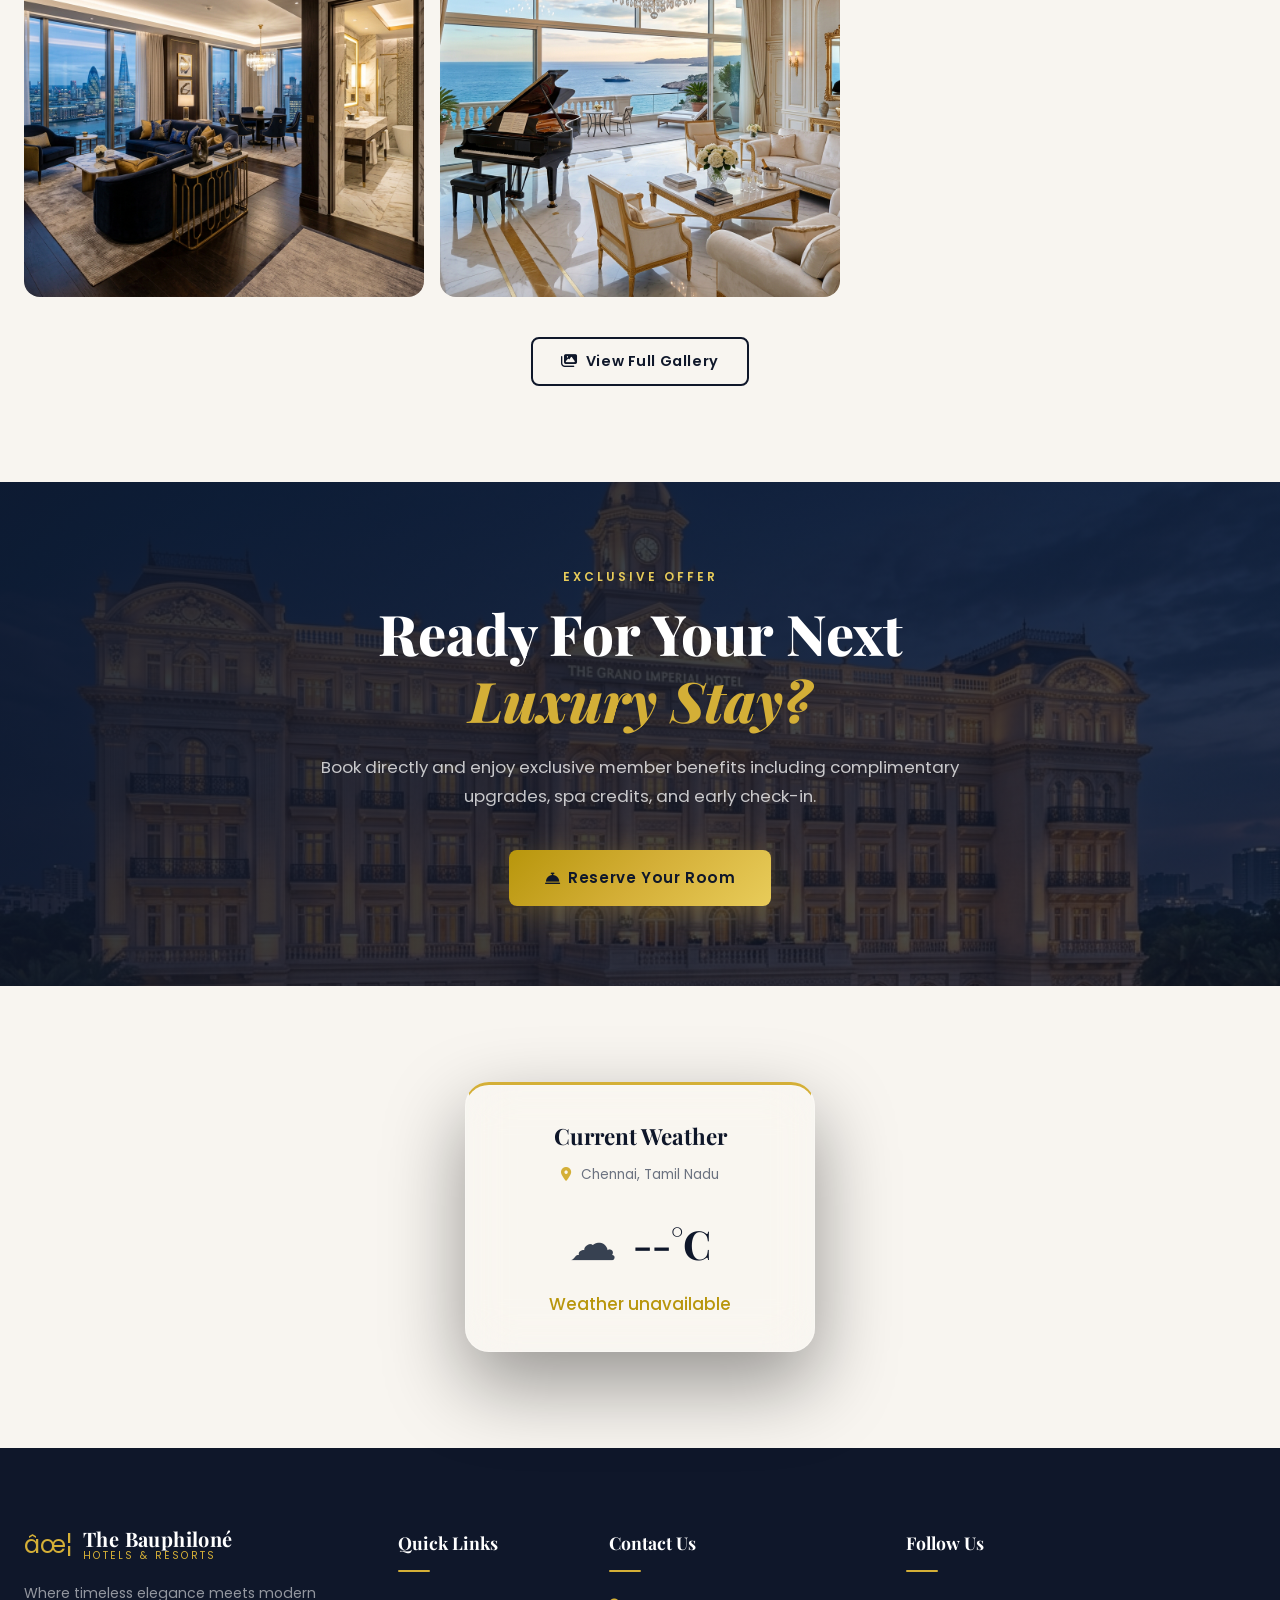
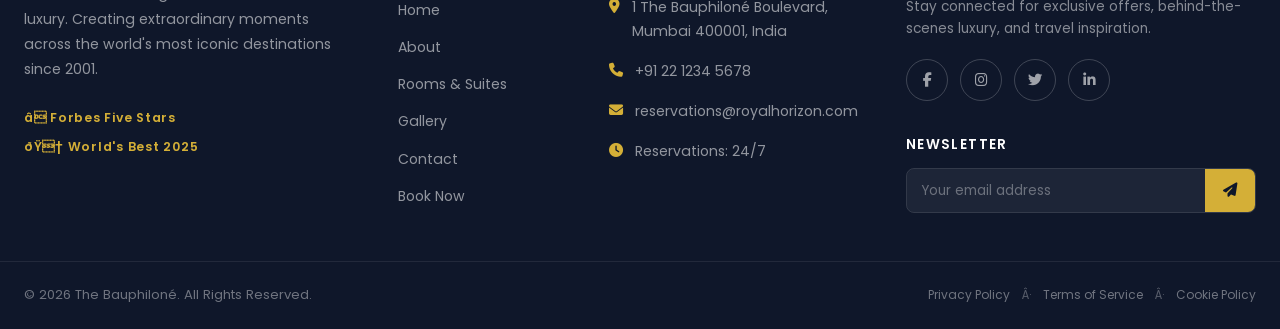
==== commit e3423e36: "Add weather widget[For just Chennai]  (Open-Meteo) Add a Current Weather card for Chennai, TN. Updat" ====
--- a/index.html
+++ b/index.html
@@ -1,4 +1,4 @@
-﻿<!DOCTYPE html>
+<!DOCTYPE html>
 <html lang="en">
 <head>
   <meta charset="UTF-8" />
@@ -561,6 +561,25 @@
       </div>
     </section>
 
+    <!-- ========== WEATHER SECTION ========== -->
+    <section class="weather-section section-pad bg-beige" aria-labelledby="weatherHeading">
+      <div class="container">
+        <div class="weather-card glassmorphism">
+          <div class="weather-info">
+            <h2 id="weatherHeading" class="weather-title">Current Weather</h2>
+            <div class="weather-location">
+              <i class="fas fa-map-marker-alt"></i> Chennai, Tamil Nadu
+            </div>
+            <div class="weather-current">
+              <span id="weatherIcon" class="weather-icon">--</span>
+              <span id="temperature" class="weather-temp">--°C</span>
+            </div>
+            <div id="condition" class="weather-condition">Loading weather...</div>
+          </div>
+        </div>
+      </div>
+    </section>
+
   </main>
 
   <!-- ========== FOOTER ========== -->
@@ -701,6 +720,7 @@
   </div>
 
   <script src="js/main.js"></script>
+  <script src="js/weather.js"></script>
 </body>
 </html>
 
--- a/css/style.css
+++ b/css/style.css
@@ -1567,6 +1567,66 @@
 }
 
 /* ============================================
+   WEATHER SECTION
+   ============================================ */
+.weather-section {
+  display: flex;
+  justify-content: center;
+}
+.weather-card {
+  max-width: 350px;
+  margin: 0 auto;
+  border-radius: var(--radius-lg);
+  padding: 32px;
+  text-align: center;
+  transition: var(--transition);
+  border-top: 3px solid var(--gold);
+}
+.weather-card:hover {
+  transform: translateY(-8px);
+  box-shadow: var(--shadow-lg);
+}
+.weather-title {
+  font-family: var(--ff-heading);
+  font-size: 1.4rem;
+  font-weight: 700;
+  color: var(--navy);
+  margin-bottom: 8px;
+}
+.weather-location {
+  font-size: 0.85rem;
+  color: var(--text-muted);
+  margin-bottom: 24px;
+}
+.weather-location i { color: var(--gold); margin-right: 6px; }
+.weather-current {
+  display: flex;
+  align-items: center;
+  justify-content: center;
+  gap: 16px;
+  margin-bottom: 12px;
+}
+.weather-icon {
+  font-size: 3rem;
+  line-height: 1;
+}
+.weather-temp {
+  font-family: var(--ff-heading);
+  font-size: 2.5rem;
+  font-weight: 700;
+  color: var(--navy);
+}
+.weather-condition {
+  font-size: 1.05rem;
+  font-weight: 500;
+  color: var(--gold-dark);
+}
+
+@media (max-width: 768px) {
+  .weather-card { max-width: 100%; }
+}
+
+/* ============================================
    RESPONSIVE — SMALL MOBILE (max 480px)
    ============================================ */
 @media (max-width: 480px) {
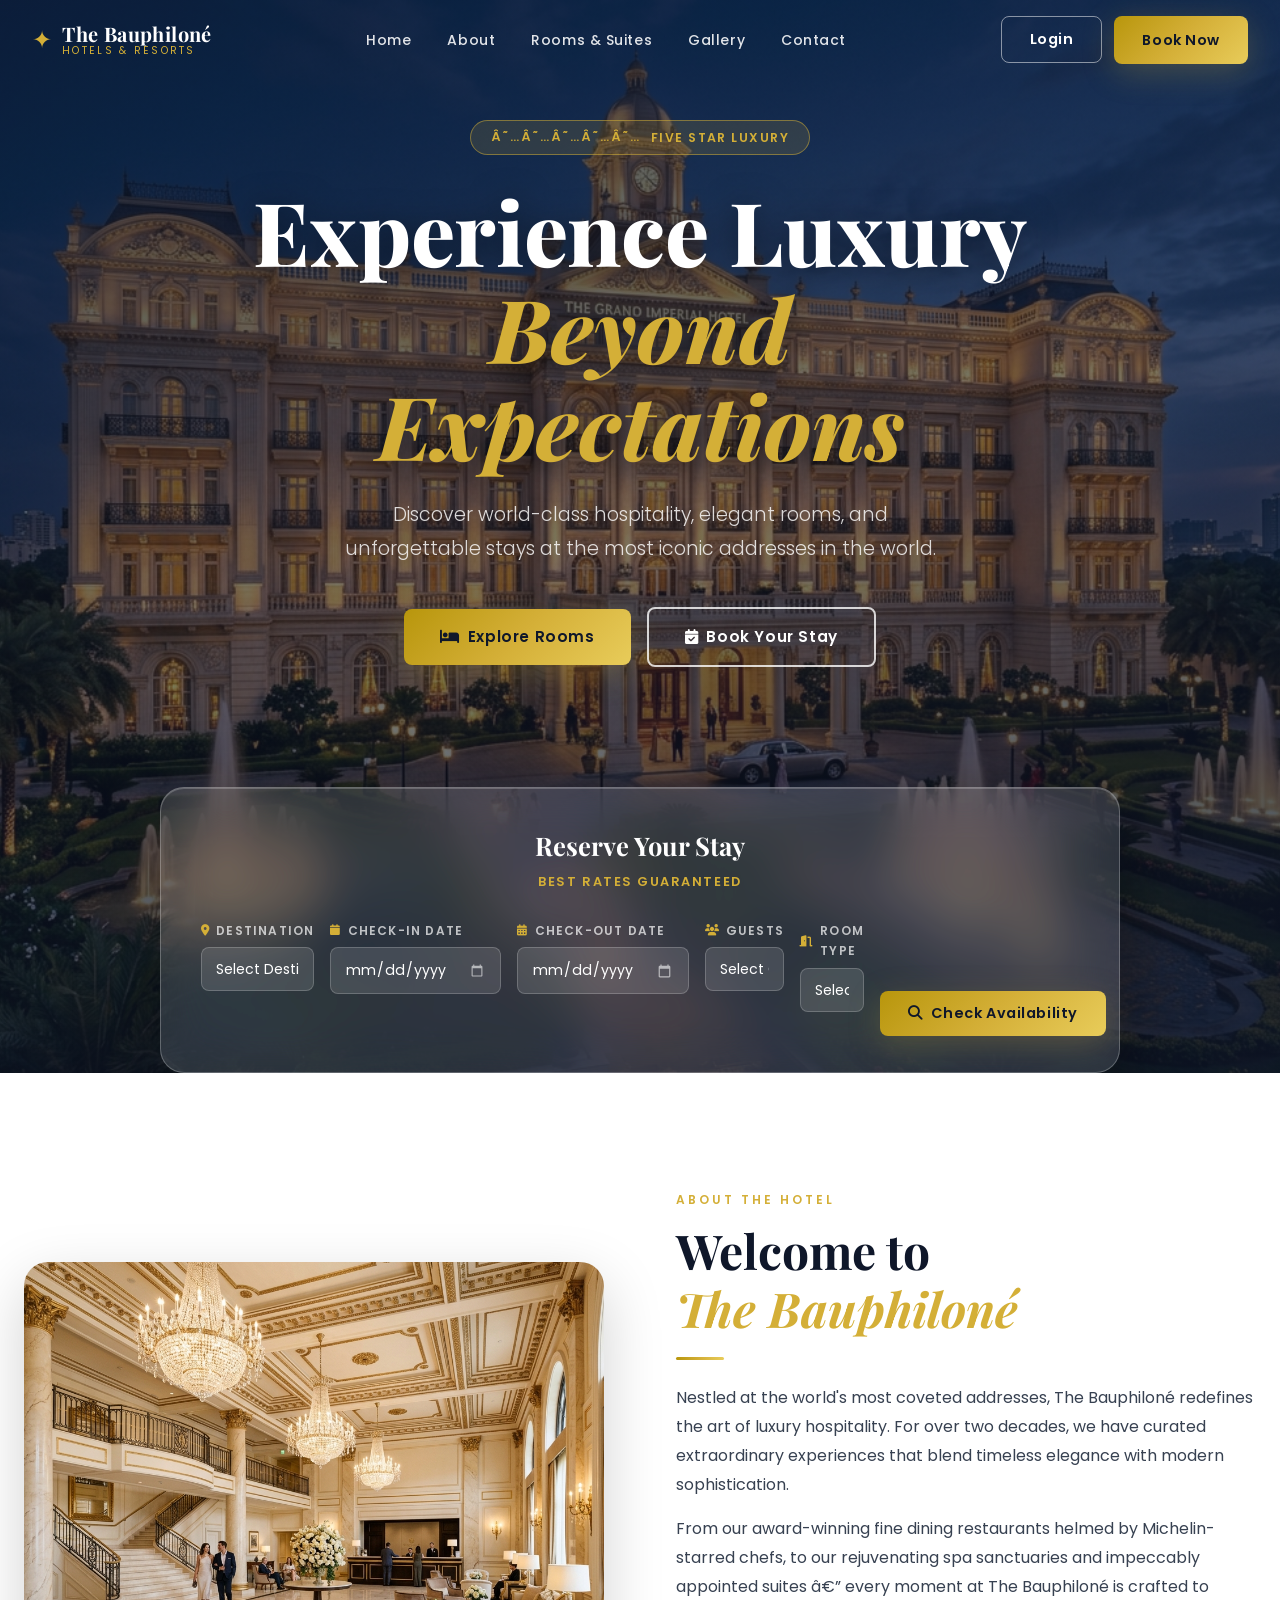
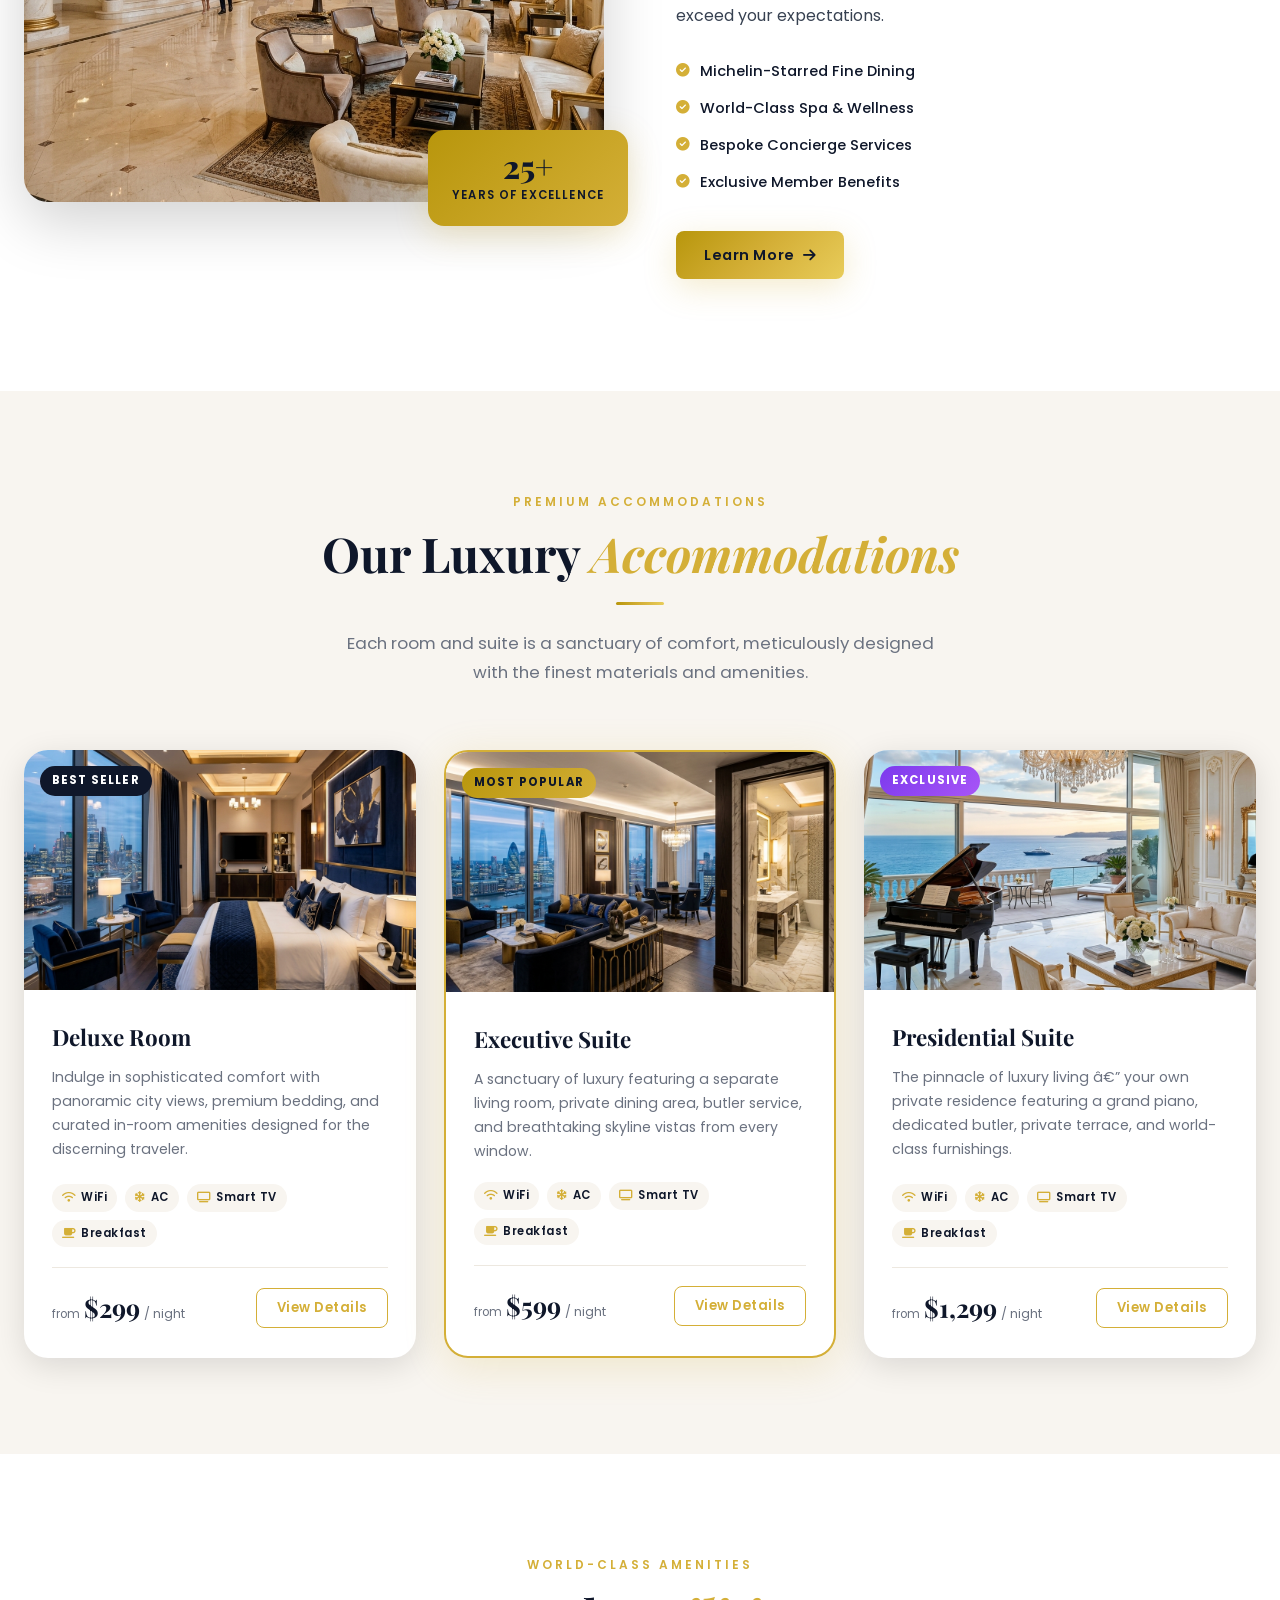
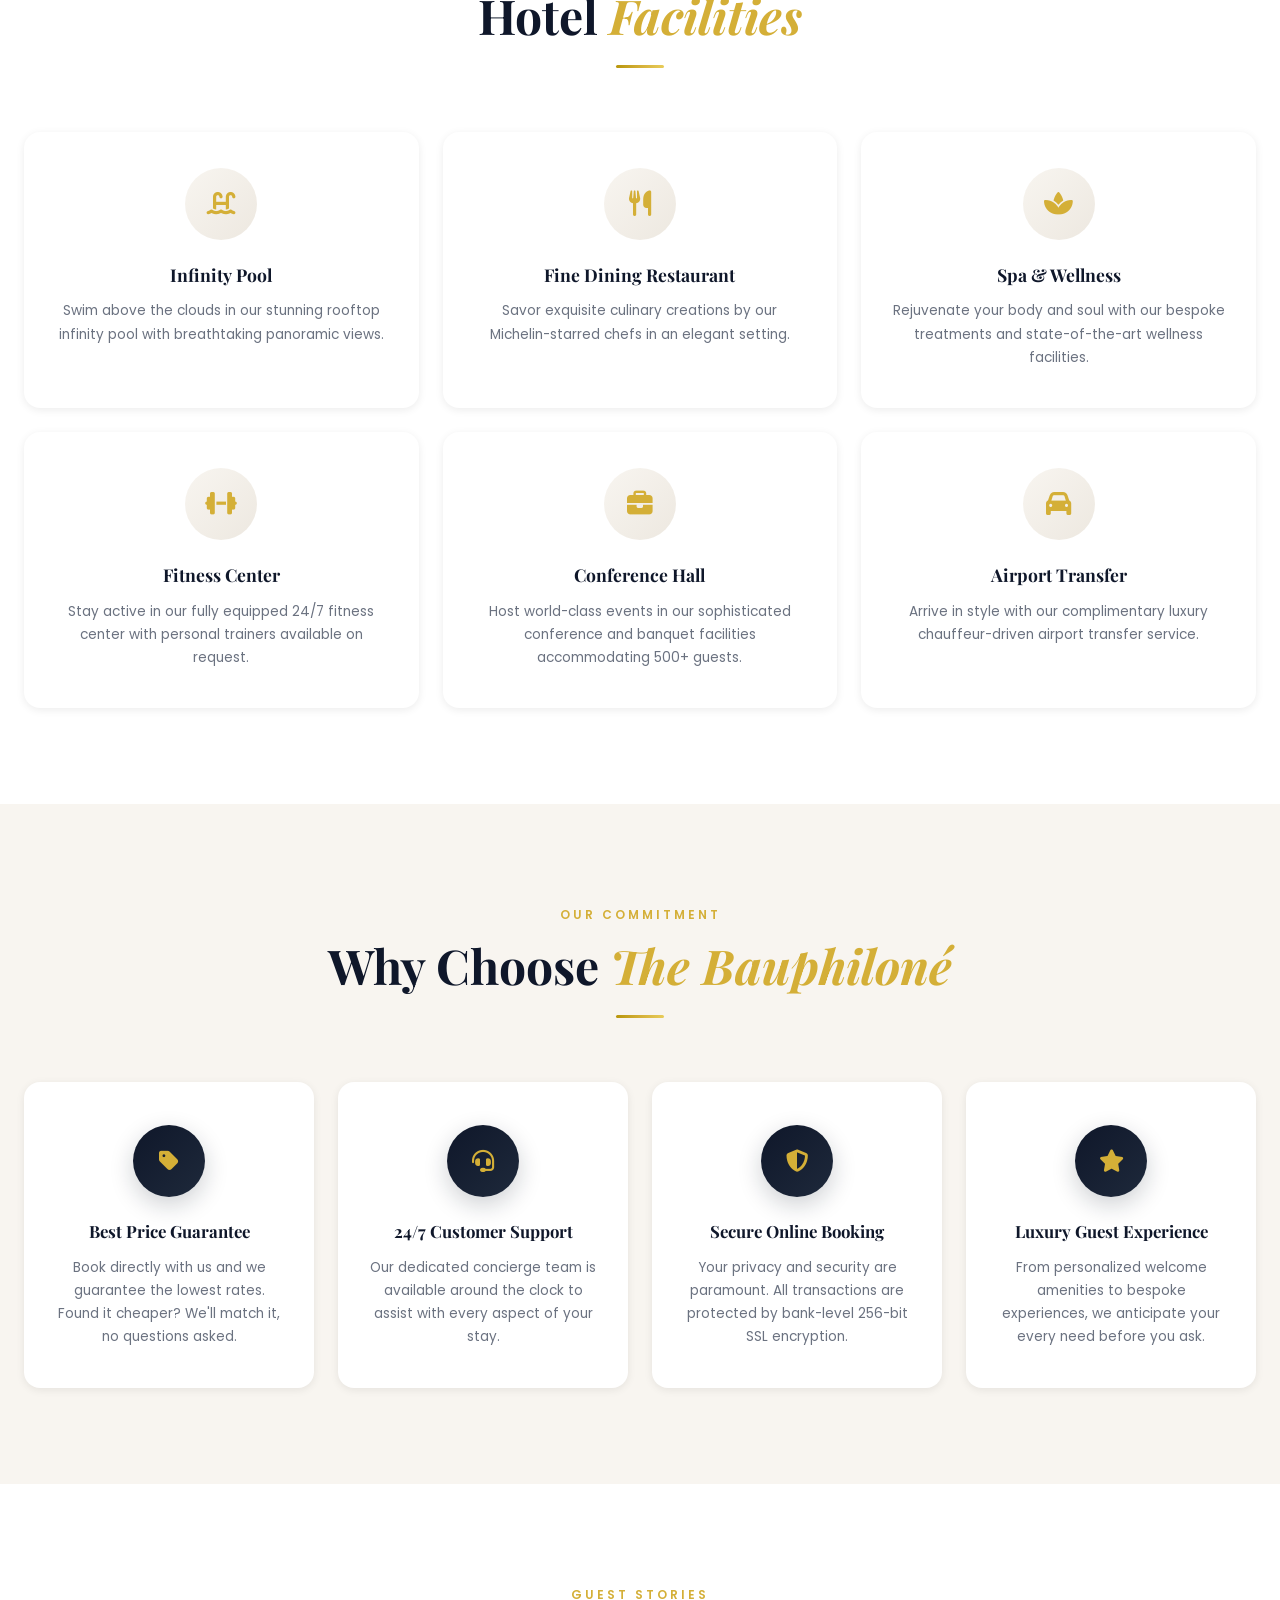
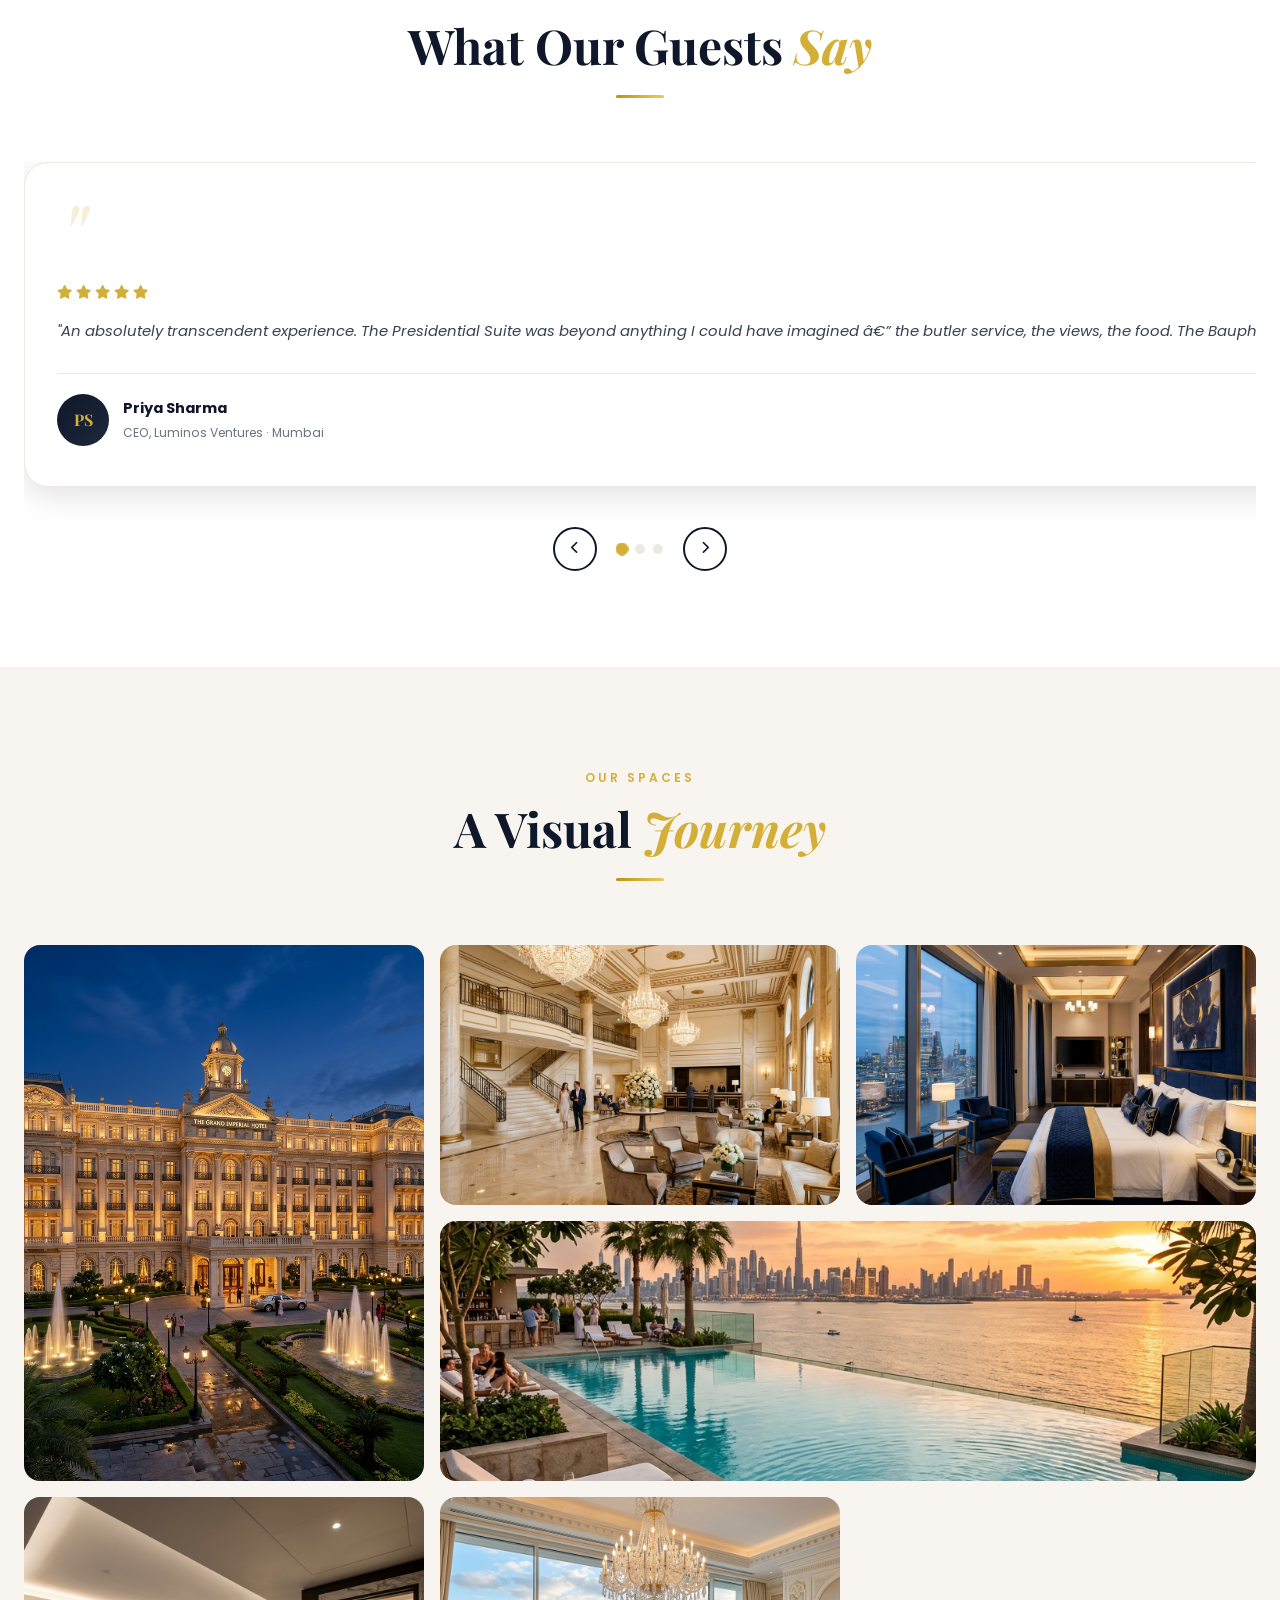
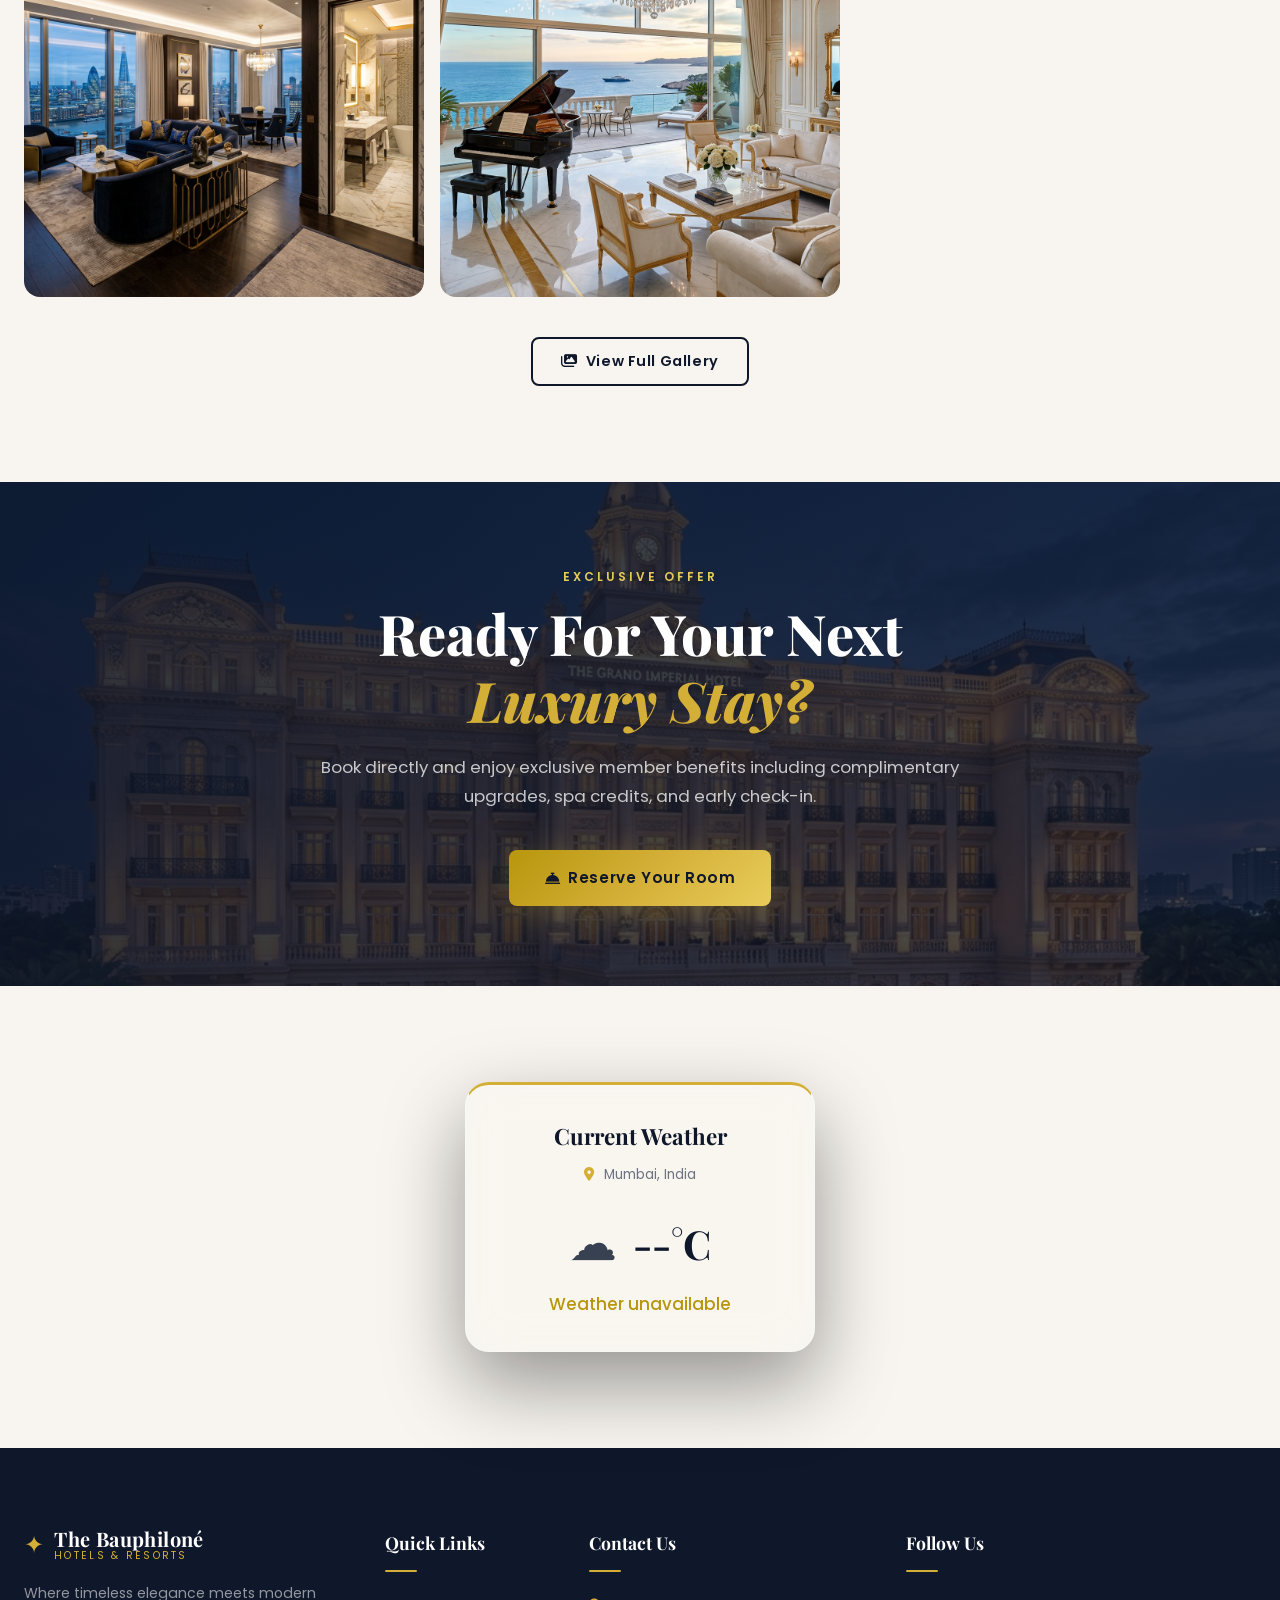
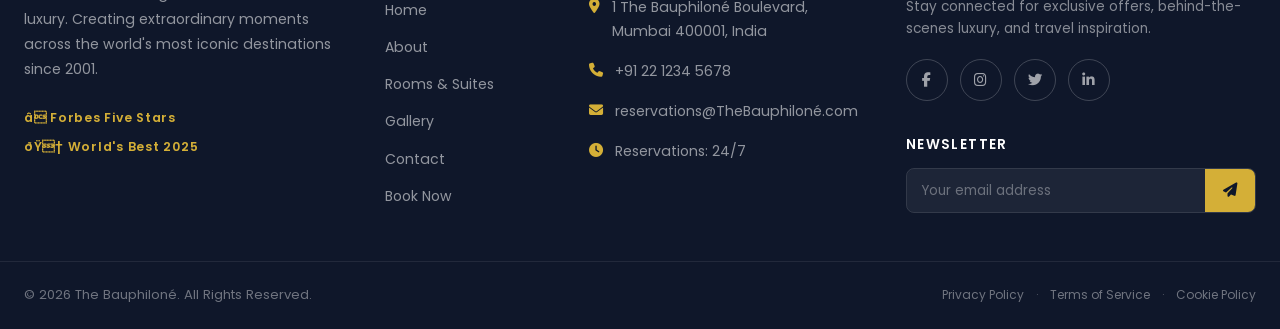
==== commit 5faf01ed: "Add dynamic city weather with fade animation Support fetching weather for multiple destinations by a" ====
--- a/index.html
+++ b/index.html
@@ -27,7 +27,7 @@
   <header id="navbar" class="navbar" role="banner">
     <div class="nav-container">
       <a href="#home" class="nav-logo" aria-label="The Bauphiloné Home">
-        <span class="logo-icon">âœ¦</span>
+        <span class="logo-icon">✦</span>
         <span class="logo-text">
           <span class="logo-main">The Bauphiloné</span>
           <span class="logo-sub">Hotels &amp; Resorts</span>
@@ -424,7 +424,7 @@
                 <div class="author-avatar" aria-hidden="true">PS</div>
                 <div class="author-info">
                   <strong class="author-name">Priya Sharma</strong>
-                  <span class="author-role">CEO, Luminos Ventures Â· Mumbai</span>
+                  <span class="author-role">CEO, Luminos Ventures · Mumbai</span>
                 </div>
               </div>
             </article>
@@ -444,7 +444,7 @@
                 <div class="author-avatar" aria-hidden="true">JW</div>
                 <div class="author-info">
                   <strong class="author-name">James Whitmore</strong>
-                  <span class="author-role">Travel Journalist Â· London</span>
+                  <span class="author-role">Travel Journalist · London</span>
                 </div>
               </div>
             </article>
@@ -464,7 +464,7 @@
                 <div class="author-avatar" aria-hidden="true">AT</div>
                 <div class="author-info">
                   <strong class="author-name">Aiko Tanaka</strong>
-                  <span class="author-role">Luxury Lifestyle Blogger Â· Tokyo</span>
+                  <span class="author-role">Luxury Lifestyle Blogger · Tokyo</span>
                 </div>
               </div>
             </article>
@@ -590,7 +590,7 @@
           <!-- Column 1: Brand -->
           <div class="footer-col footer-brand">
             <div class="footer-logo">
-              <span class="logo-icon">âœ¦</span>
+              <span class="logo-icon">✦</span>
               <span class="logo-text">
                 <span class="logo-main">The Bauphiloné</span>
                 <span class="logo-sub">Hotels &amp; Resorts</span>
@@ -630,7 +630,7 @@
               </div>
               <div class="contact-item">
                 <i class="fas fa-envelope" aria-hidden="true"></i>
-                <a href="mailto:reservations@royalhorizon.com" class="footer-link">reservations@royalhorizon.com</a>
+                <a href="mailto:reservations@TheBauphiloné.com" class="footer-link">reservations@TheBauphiloné.com</a>
               </div>
               <div class="contact-item">
                 <i class="fas fa-clock" aria-hidden="true"></i>
@@ -679,9 +679,9 @@
           <p class="copyright">&copy; 2026 The Bauphiloné. All Rights Reserved.</p>
           <div class="footer-legal">
             <a href="#" class="legal-link">Privacy Policy</a>
-            <span aria-hidden="true">Â·</span>
+            <span aria-hidden="true">·</span>
             <a href="#" class="legal-link">Terms of Service</a>
-            <span aria-hidden="true">Â·</span>
+            <span aria-hidden="true">·</span>
             <a href="#" class="legal-link">Cookie Policy</a>
           </div>
         </div>
@@ -701,7 +701,7 @@
         <i class="fas fa-times" aria-hidden="true"></i>
       </button>
       <div class="modal-logo">
-        <span class="logo-icon">âœ¦</span>
+        <span class="logo-icon">✦</span>
         <h2 id="loginModalTitle" class="modal-title">Welcome Back</h2>
       </div>
       <form class="modal-form" id="loginForm" novalidate>
@@ -711,7 +711,7 @@
         </div>
         <div class="form-group">
           <label for="loginPassword" class="form-label">Password</label>
-          <input type="password" id="loginPassword" class="form-input dark" placeholder="â€¢â€¢â€¢â€¢â€¢â€¢â€¢â€¢" />
+          <input type="password" id="loginPassword" class="form-input dark" placeholder="••••••••" />
         </div>
         <button type="submit" class="btn btn-gold btn-full">Sign In</button>
         <p class="modal-footer-text">Don't have an account? <a href="#">Create one</a></p>
--- a/css/style.css
+++ b/css/style.css
@@ -1621,6 +1621,13 @@
   font-weight: 500;
   color: var(--gold-dark);
 }
+.weather-info {
+  transition: opacity 0.3s ease;
+  opacity: 1;
+}
+.weather-info.fade-out {
+  opacity: 0;
+}
 
 @media (max-width: 768px) {
   .weather-card { max-width: 100%; }
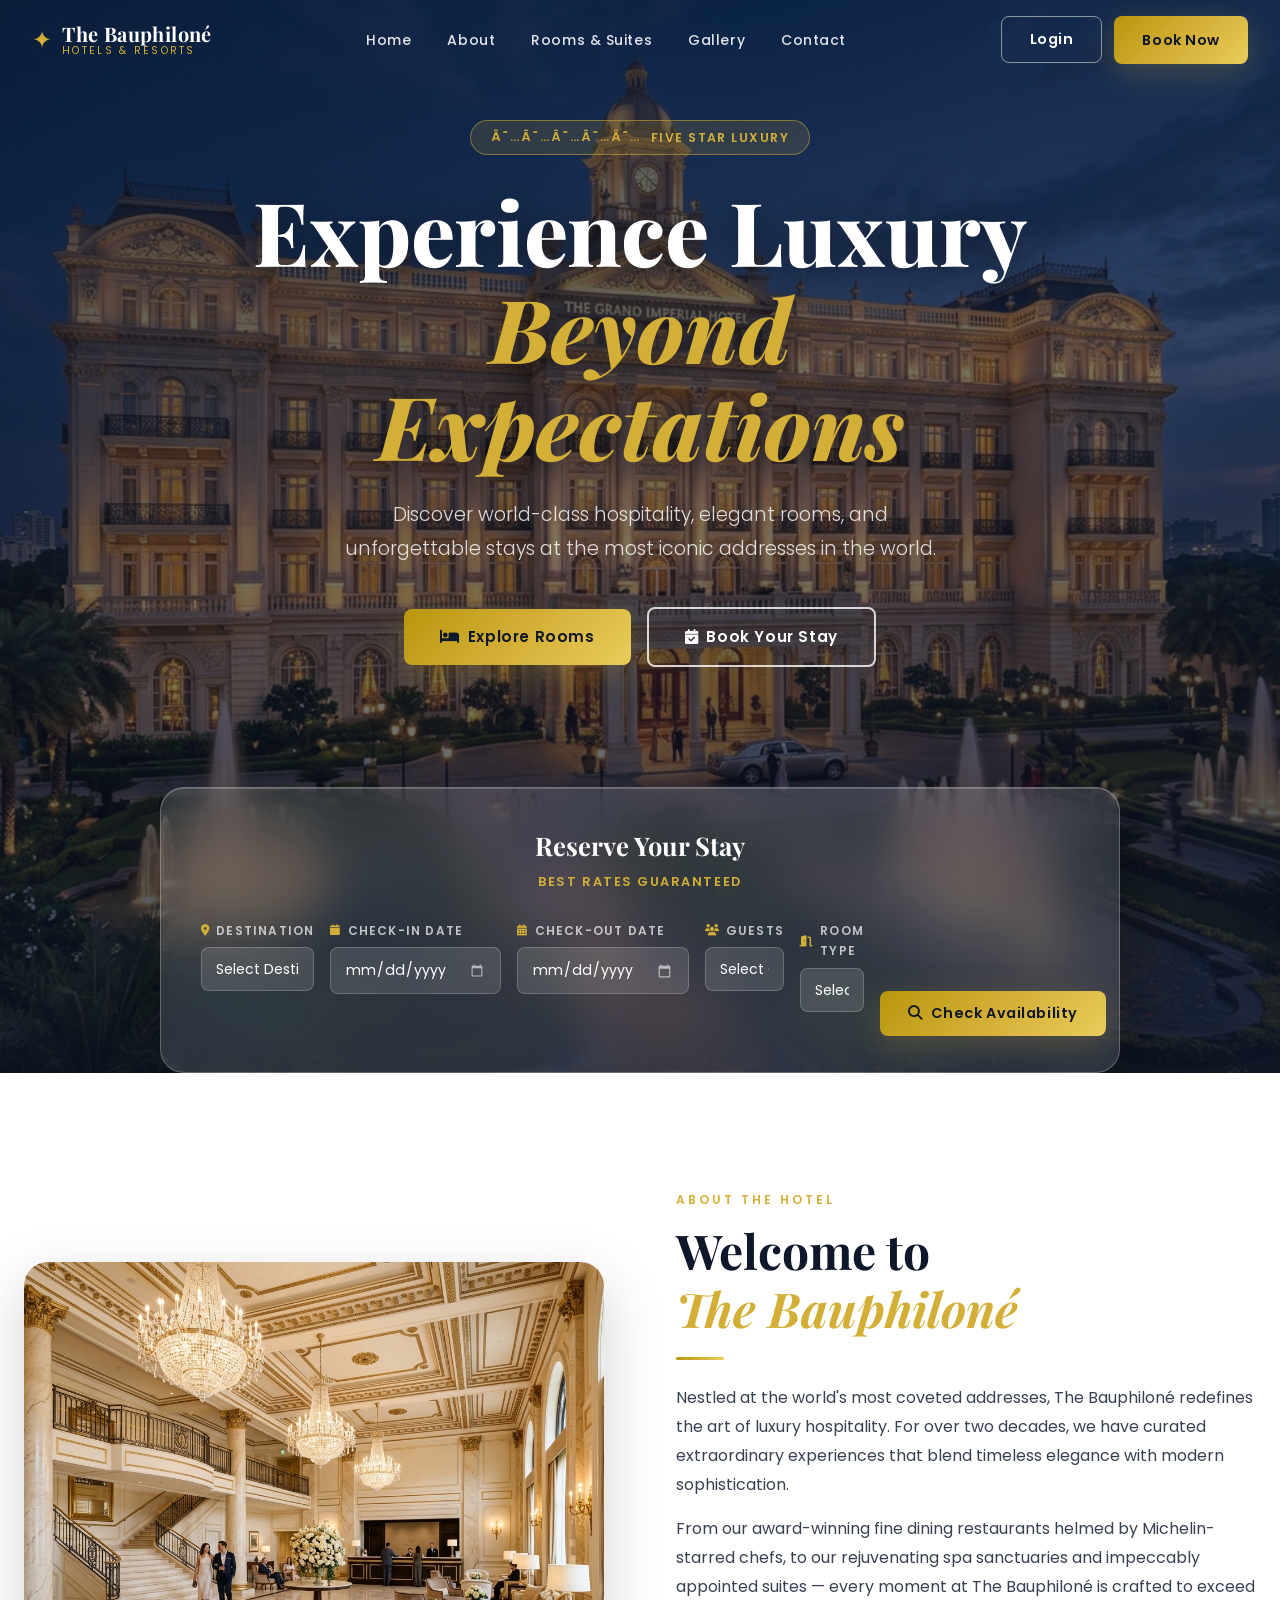
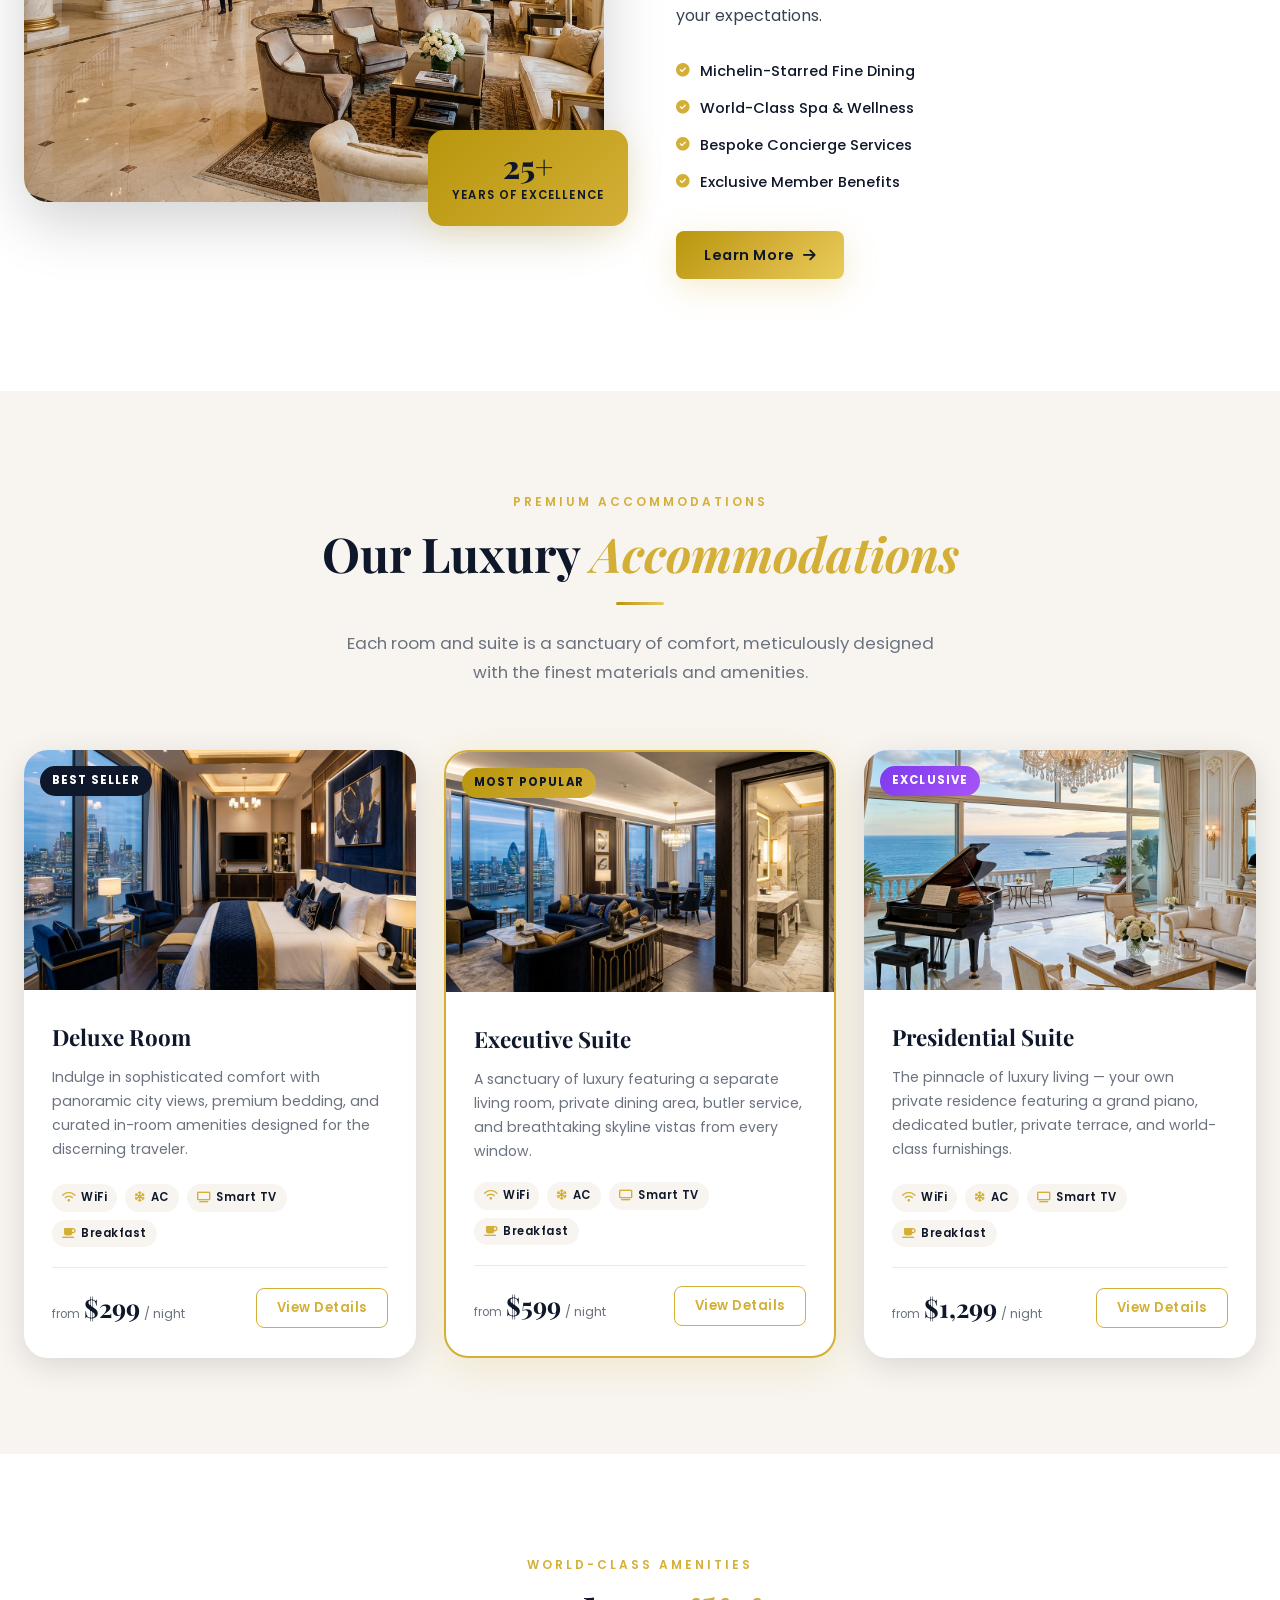
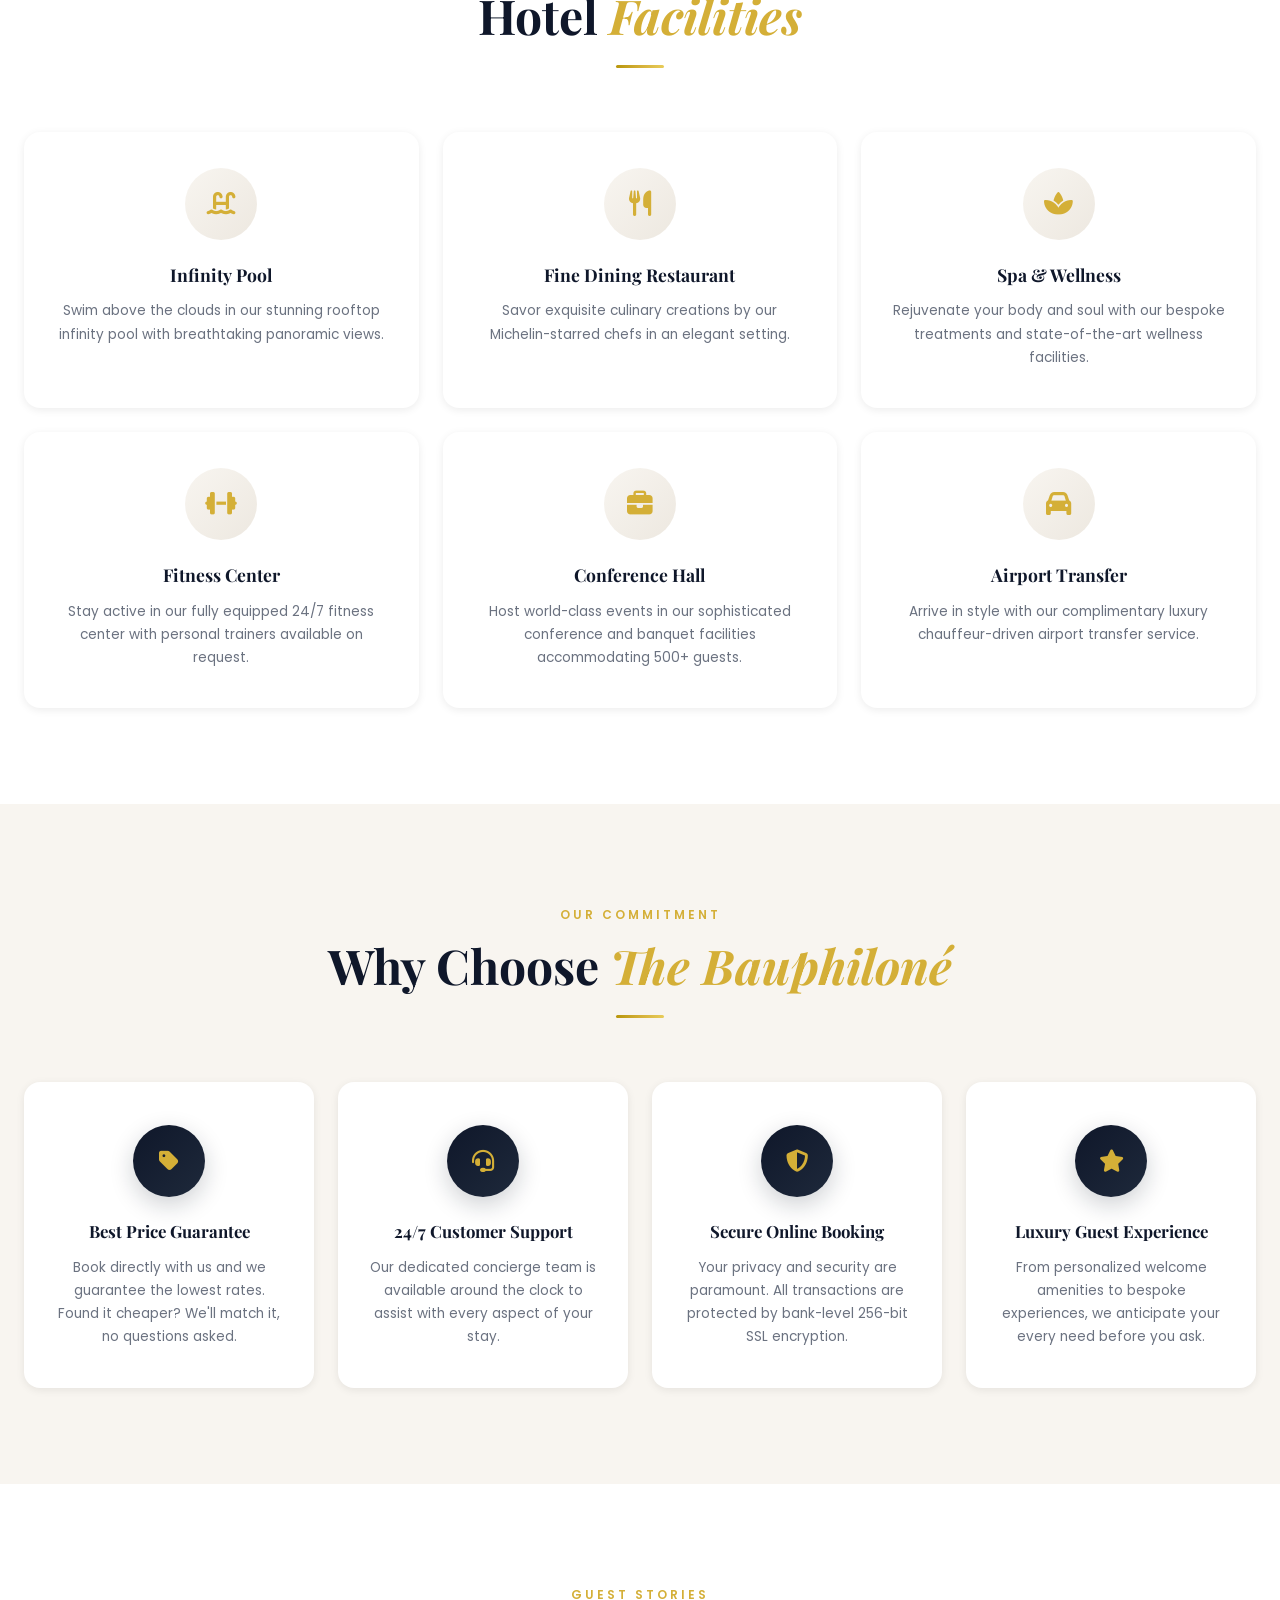
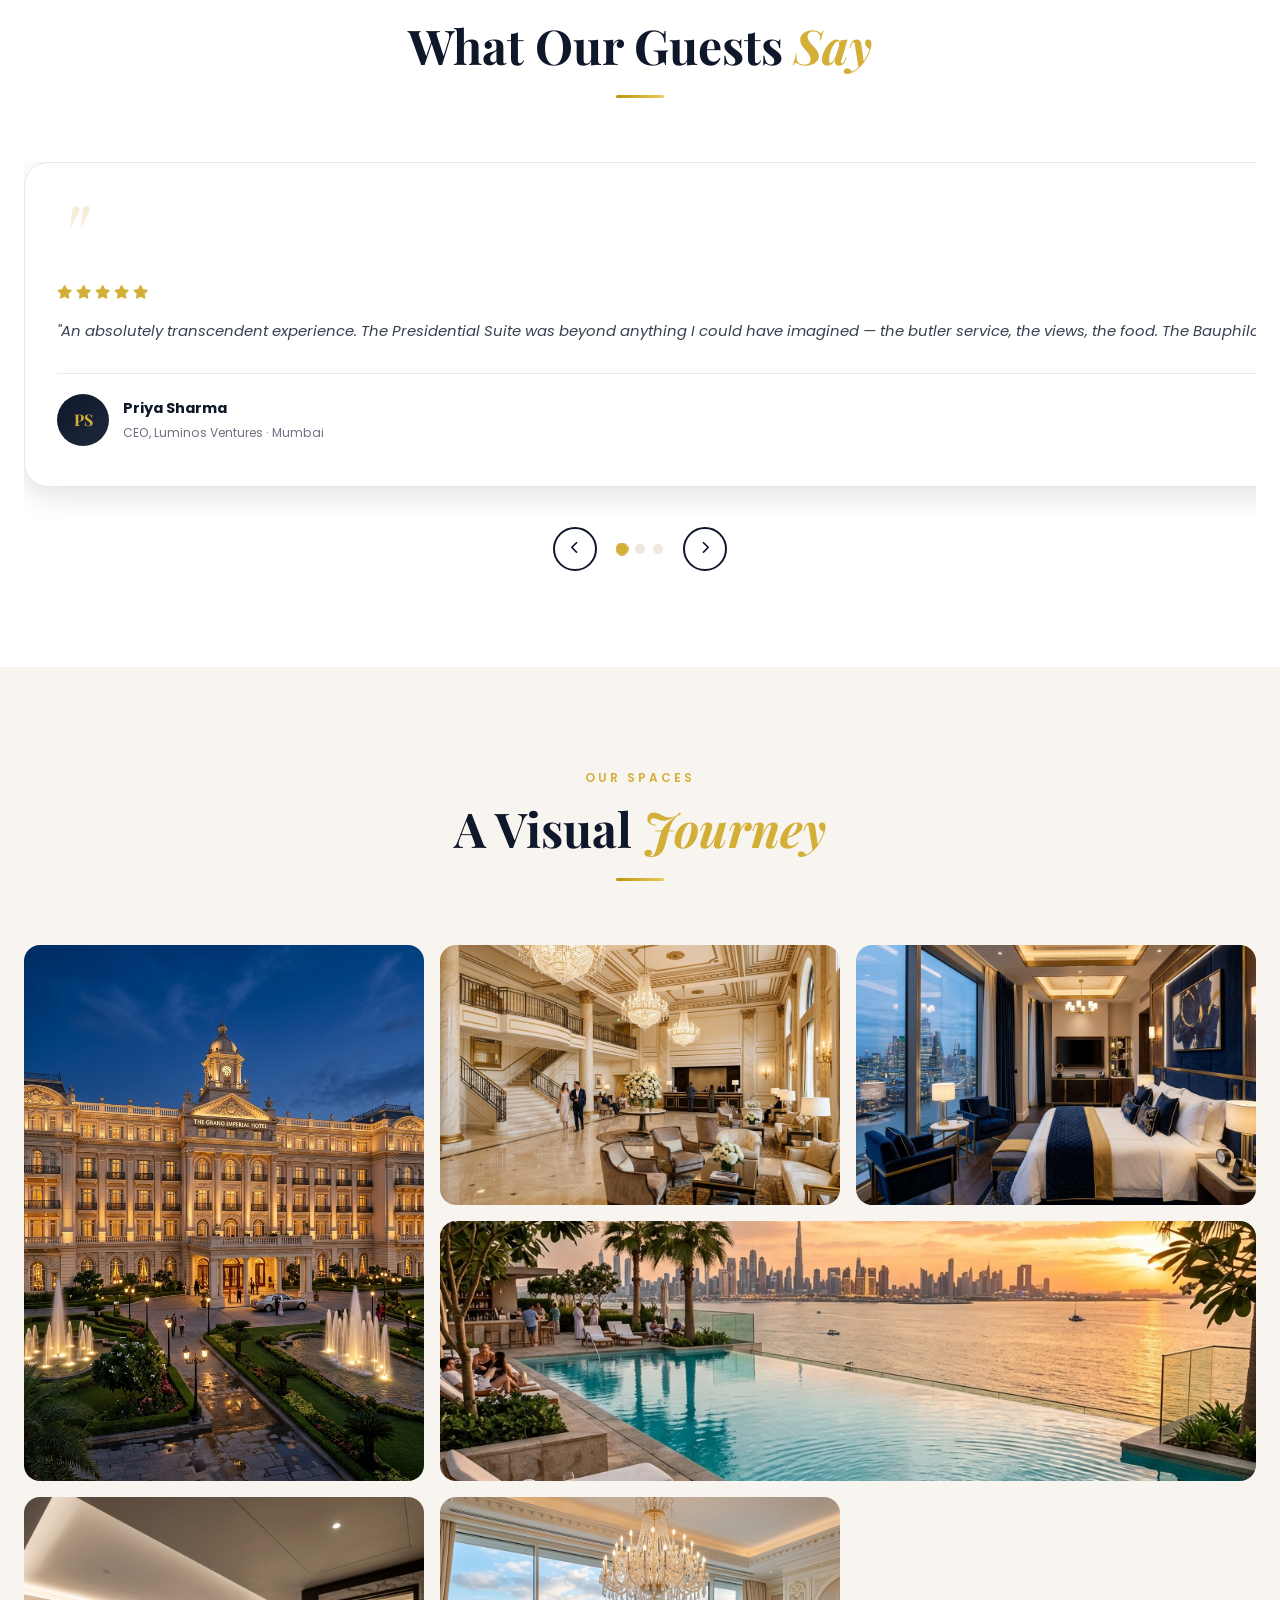
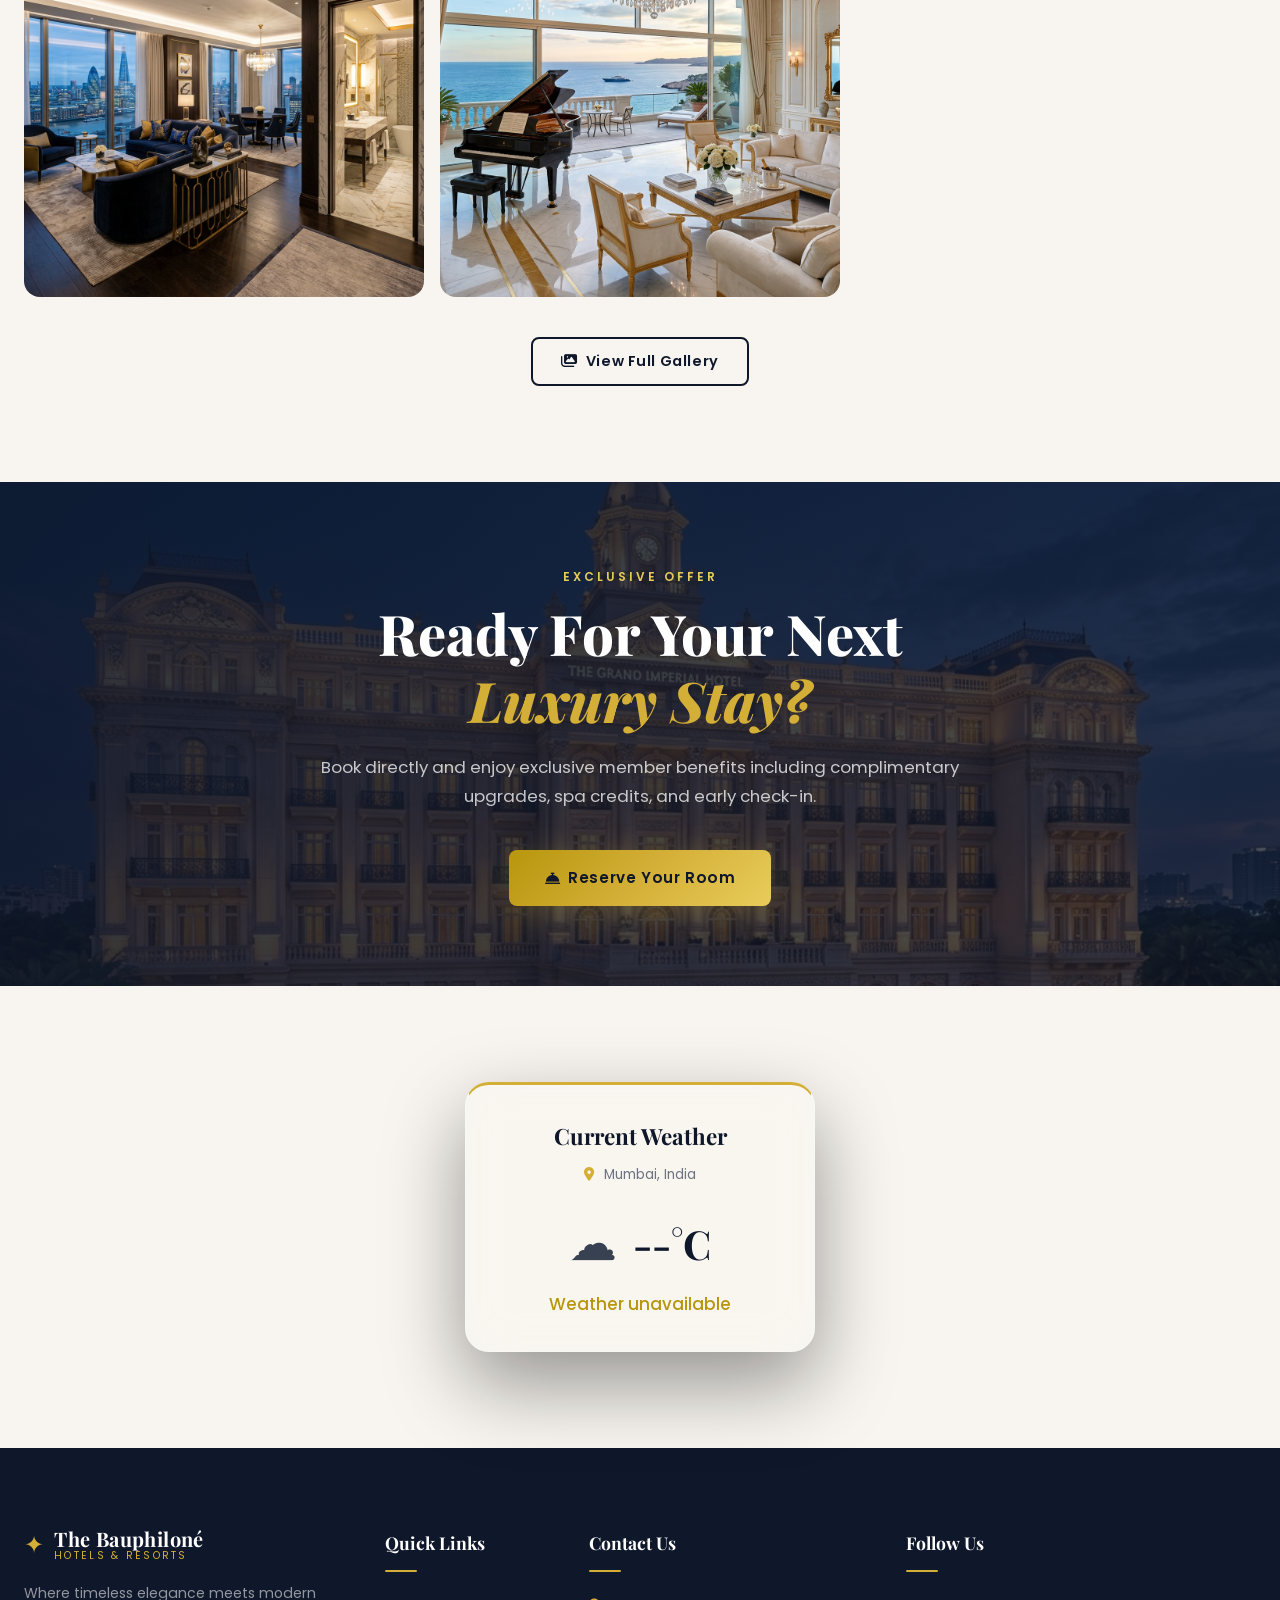
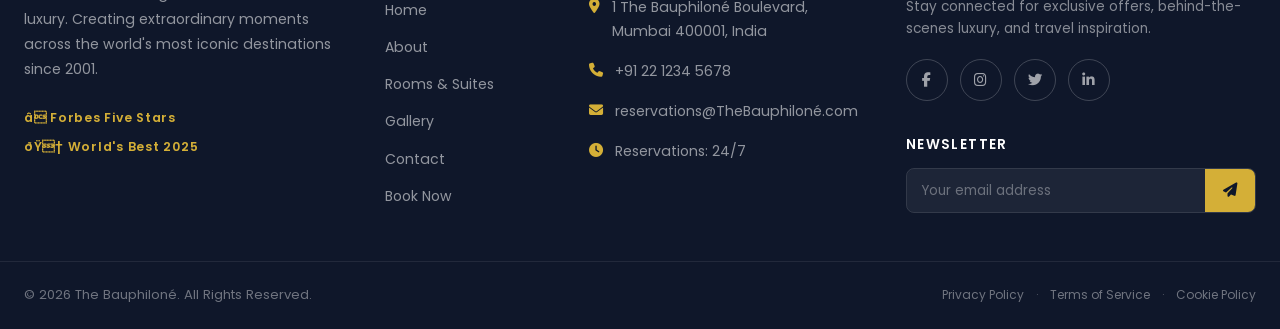
==== commit 8f6428e8: "Fix mojibake in HTML and add fixer script Replace corrupted/misencoded characters (mojibake) with co" ====
--- a/index.html
+++ b/index.html
@@ -194,7 +194,7 @@
               Nestled at the world's most coveted addresses, The Bauphiloné redefines the art of luxury hospitality. For over two decades, we have curated extraordinary experiences that blend timeless elegance with modern sophistication.
             </p>
             <p class="welcome-text">
-              From our award-winning fine dining restaurants helmed by Michelin-starred chefs, to our rejuvenating spa sanctuaries and impeccably appointed suites â€” every moment at The Bauphiloné is crafted to exceed your expectations.
+              From our award-winning fine dining restaurants helmed by Michelin-starred chefs, to our rejuvenating spa sanctuaries and impeccably appointed suites — every moment at The Bauphiloné is crafted to exceed your expectations.
             </p>
             <ul class="welcome-features" aria-label="Hotel highlights">
               <li><i class="fas fa-check-circle" aria-hidden="true"></i> Michelin-Starred Fine Dining</li>
@@ -279,7 +279,7 @@
             </div>
             <div class="room-body">
               <h3 id="room3Title" class="room-name">Presidential Suite</h3>
-              <p class="room-desc">The pinnacle of luxury living â€” your own private residence featuring a grand piano, dedicated butler, private terrace, and world-class furnishings.</p>
+              <p class="room-desc">The pinnacle of luxury living — your own private residence featuring a grand piano, dedicated butler, private terrace, and world-class furnishings.</p>
               <div class="room-amenities" aria-label="Presidential suite amenities">
                 <span class="amenity-pill" title="Free WiFi"><i class="fas fa-wifi" aria-hidden="true"></i> WiFi</span>
                 <span class="amenity-pill" title="Air Conditioning"><i class="fas fa-snowflake" aria-hidden="true"></i> AC</span>
@@ -419,7 +419,7 @@
                 <i class="fas fa-star" aria-hidden="true"></i>
                 <i class="fas fa-star" aria-hidden="true"></i>
               </div>
-              <p class="testimonial-text">"An absolutely transcendent experience. The Presidential Suite was beyond anything I could have imagined â€” the butler service, the views, the food. The Bauphiloné has redefined luxury for me forever."</p>
+              <p class="testimonial-text">"An absolutely transcendent experience. The Presidential Suite was beyond anything I could have imagined — the butler service, the views, the food. The Bauphiloné has redefined luxury for me forever."</p>
               <div class="testimonial-author">
                 <div class="author-avatar" aria-hidden="true">PS</div>
                 <div class="author-info">
@@ -459,7 +459,7 @@
                 <i class="fas fa-star" aria-hidden="true"></i>
                 <i class="fas fa-star" aria-hidden="true"></i>
               </div>
-              <p class="testimonial-text">"The spa treatments were absolutely divine, and the infinity pool views at sunset were a once-in-a-lifetime experience. I've stayed at luxury hotels worldwide â€” The Bauphiloné stands in a class entirely its own."</p>
+              <p class="testimonial-text">"The spa treatments were absolutely divine, and the infinity pool views at sunset were a once-in-a-lifetime experience. I've stayed at luxury hotels worldwide — The Bauphiloné stands in a class entirely its own."</p>
               <div class="testimonial-author">
                 <div class="author-avatar" aria-hidden="true">AT</div>
                 <div class="author-info">
